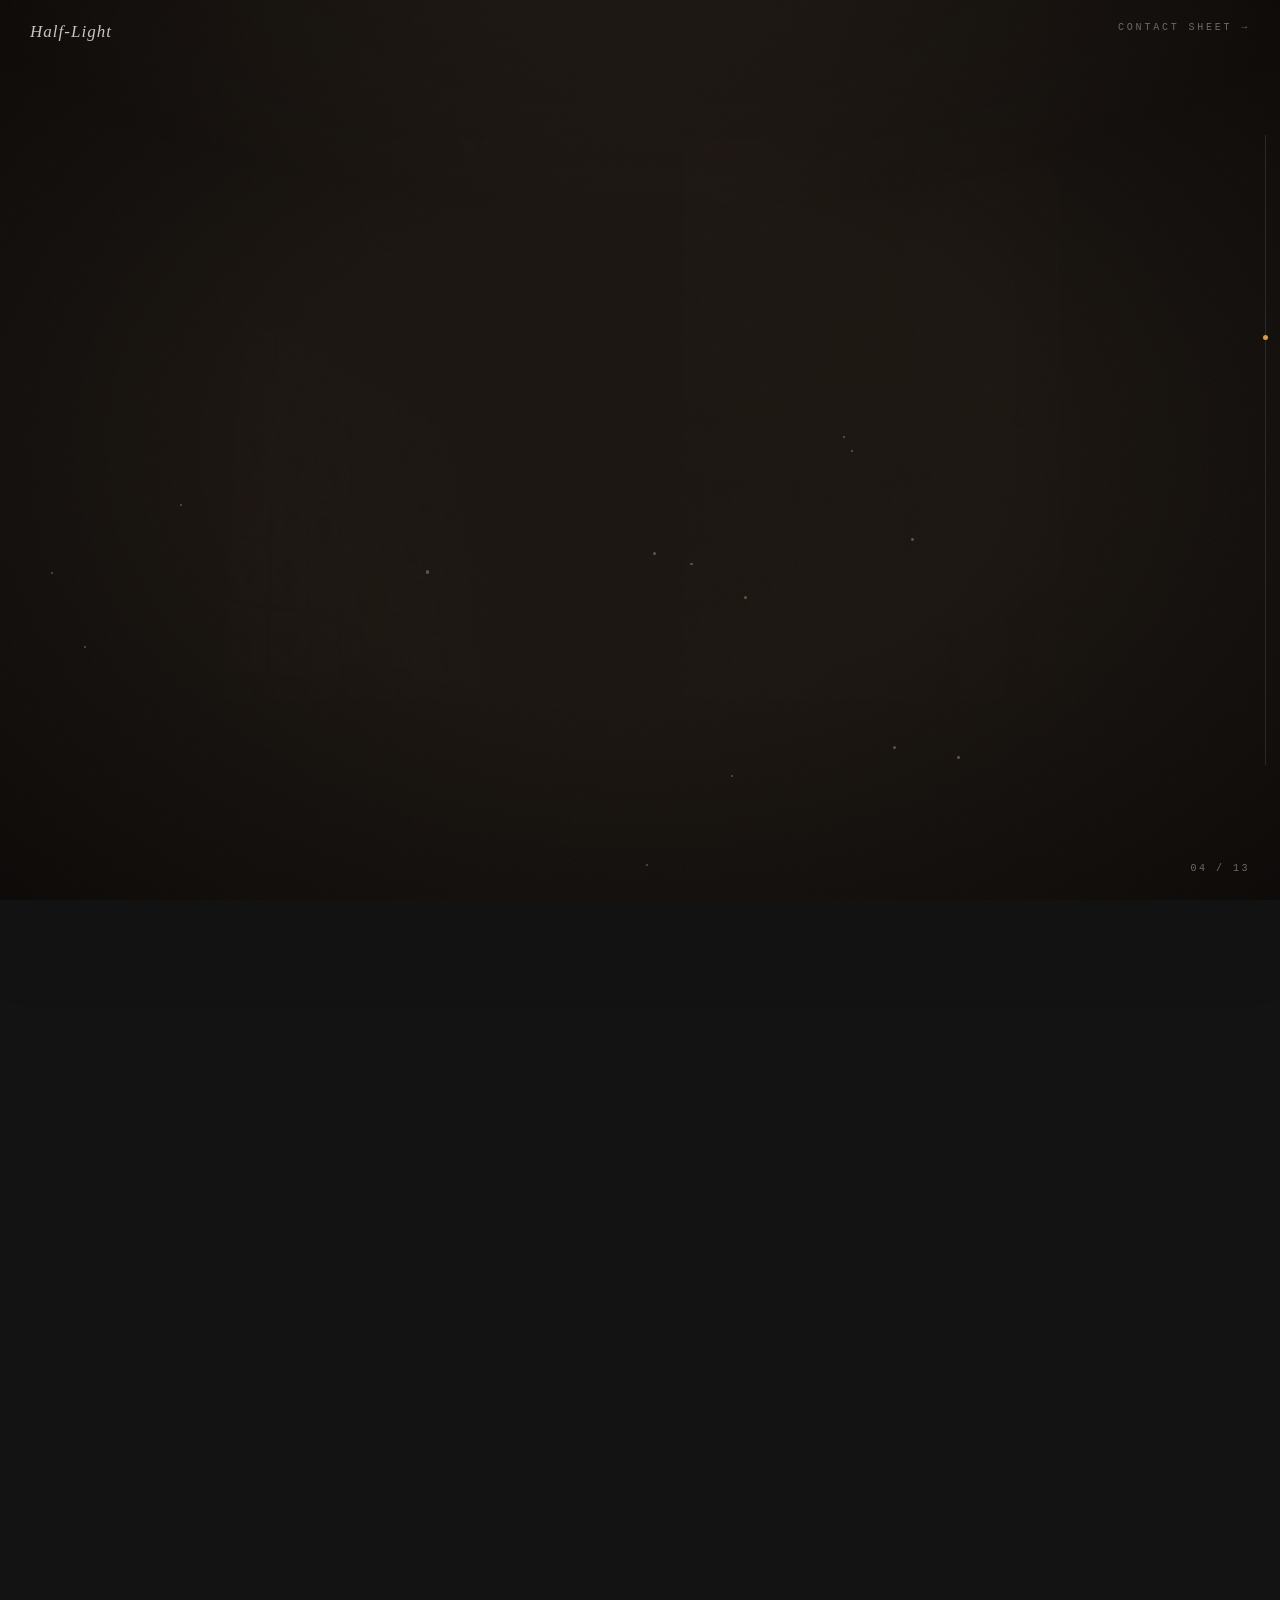
==== site/index.html @ 7ad16de6 "feat: absolute og:image URLs for the live domain Co-Authored-By: Claude Fable 5 <noreply@anthropic.c" ====
<!DOCTYPE html>
<html lang="en">
<head>
<meta charset="utf-8">
<meta name="viewport" content="width=device-width, initial-scale=1">
<title>Half-Light</title>
<meta property="og:title" content="Half-Light">
<meta property="og:description" content="the inner machinations of a photographic mind are an enigma">
<meta property="og:image" content="https://half-light.pages.dev/photos/og.jpg">
<link rel="stylesheet" href="assets/site.css">
<style>
  #bg { position: fixed; inset: 0; background: var(--ground); transition: background-color 1.2s ease; }
  #bg::after { content: ''; position: absolute; inset: 0; background: radial-gradient(ellipse at center, transparent 40%, rgba(0,0,0,.55) 100%); }
  #glowA, #glowB { position: fixed; inset: 0; opacity: 0; transition: opacity 1.2s ease; pointer-events: none; }
  #dust { position: fixed; inset: 0; pointer-events: none; overflow: hidden; }
  #dust span { position: absolute; border-radius: 50%; background: rgba(232,193,138,.55); animation: mote linear infinite; }
  @keyframes mote {
    0%   { transform: translate(0, 0); opacity: 0; }
    12%  { opacity: var(--o); }
    55%  { transform: translate(var(--sway), -18vh); opacity: var(--o); }
    100% { transform: translate(calc(var(--sway) * -0.6), -34vh); opacity: 0; }
  }
  #scrim { position: fixed; inset: 0; background: #000; opacity: 0; pointer-events: none; z-index: 55; }
  nav { position: fixed; top: 0; left: 0; right: 0; z-index: 60; display: flex; justify-content: space-between; padding: 22px 30px; }
  nav .title { font-family: var(--serif); font-style: italic; font-size: 17px; letter-spacing: .06em; }
  nav a { font-family: var(--mono); font-size: 10px; letter-spacing: .28em; color: var(--ink-dim); }
  nav a:hover { color: var(--safelight); }

  .slide { position: fixed; inset: 0; display: flex; align-items: center; justify-content: center; opacity: 0; visibility: hidden; pointer-events: none; }
  .slide .mover { position: relative; display: flex; align-items: center; justify-content: center; width: 100%; height: 100%; will-change: transform; }
  .slide .fill { position: absolute; inset: -80px; background-size: cover; background-position: center; filter: blur(70px) brightness(.34) saturate(1.05); }

  /* every photograph lives in the same negative frame — one consistent presentation */
  .neg { position: relative; background: #0a0a0a; padding: 22px 30px 34px; box-shadow: 0 24px 70px rgba(0,0,0,.65); }
  .neg::before, .neg::after {
    content: ''; position: absolute; top: 8px; bottom: 8px; width: 12px;
    background-image: radial-gradient(circle, var(--ground) 2.6px, transparent 3.2px);
    background-size: 12px 22px; background-repeat: repeat-y;
  }
  .neg::before { left: 9px; }
  .neg::after { right: 9px; }
  .neg .edge { position: absolute; bottom: 11px; left: 30px; right: 30px; display: flex; justify-content: space-between; gap: 10px; font-family: var(--mono); font-size: 9.5px; letter-spacing: .1em; color: #93763f; white-space: nowrap; }
  .ch { display: inline-block; will-change: transform; }

  /* the window: overflow-hidden frame, oversized image inside for inner parallax (Codrops 2019 recipe) */
  .win { position: relative; overflow: hidden; }
  .win img { position: absolute; left: -8%; top: -8%; width: 116%; height: 116%; object-fit: cover; will-change: transform; }
  .solo .win { height: min(66vh, calc(78vw * var(--ir))); aspect-ratio: calc(1 / var(--ir)); }
  .pair { position: relative; display: flex; gap: 2vw; align-items: center; }
  .pair .neg .win { height: min(60vh, calc(34vw * var(--ir))); aspect-ratio: calc(1 / var(--ir)); }
  .txtscene .txt { text-align: center; max-width: 94vw; position: relative; }
  .txtscene h1 { font-size: clamp(34px, 6vw, 58px); font-weight: normal; letter-spacing: .3em; }
  .txtscene .line { font-family: var(--serif); font-style: italic; font-size: clamp(15px, 1.9vw, 24px); letter-spacing: .05em; color: var(--ink); line-height: 1.7; margin-top: 34px; white-space: nowrap; }
  .txtscene .mono { font-size: 10px; }

  #counter { position: fixed; right: 30px; bottom: 26px; z-index: 60; font-family: var(--mono); font-size: 10px; letter-spacing: .25em; color: var(--ink-dim); transition: opacity .6s; }
  #rail { position: fixed; right: 14px; top: 15vh; bottom: 15vh; width: 1px; background: #2a2a2a; z-index: 60; }
  #dot { position: absolute; left: -2px; width: 5px; height: 5px; border-radius: 50%; background: var(--safelight); }
  .hint { position: fixed; bottom: 26px; left: 0; right: 0; text-align: center; z-index: 60; transition: opacity .8s; }
  .hint.gone { opacity: 0; }

  @media (max-width: 700px) {
    nav { padding: 16px 18px; }
    .neg { padding: 12px 18px 24px; }
    .neg::before { left: 5px; } .neg::after { right: 5px; }
    .neg .edge { left: 18px; right: 18px; font-size: 7px; }
    .solo .win { height: min(56vh, calc(88vw * var(--ir))); }
    .pair { gap: 8px; }
    .pair .neg .win { height: min(50vh, calc(38vw * var(--ir))); }
    .txtscene .line { white-space: normal; }
    #rail { right: 8px; } #counter { right: 20px; }
  }
</style>
</head>
<body>
<div id="bg"></div>
<div id="glowA"></div>
<div id="glowB"></div>
<div id="dust"></div>
<nav>
  <div class="title" id="navTitle"></div>
  <a href="contact.html">CONTACT&nbsp;SHEET&nbsp;&rarr;</a>
</nav>
<div id="screen"></div>
<div id="scrim"></div>
<div id="rail"><div id="dot"></div></div>
<div id="counter"></div>
<div class="hint mono" id="hint">SCROLL TO BEGIN THE PROJECTION</div>
<div id="spacer"></div>
<script src="assets/data.d1423a8be5.js"></script>
<script>
(() => {
  const byId = window.PHOTOS;
  const G = '#131313';
  const RM = matchMedia('(prefers-reduced-motion: reduce)').matches;
  const TITLE = window.META.title;                  // pseudonym, single source — a config.json swap propagates everywhere
  document.getElementById('navTitle').textContent = TITLE;

  // ONE transition language for the reel (crossfade through black + continuous micro-zoom + inner parallax),
  // with exactly two clip-mask set pieces: the letterbox open on the hero, the iris on the mirror shot.
  // Scenes come from the composer (window.SCENES), bookended by data-driven intro/outro text cards.
  const SCENES = [
    { type: 'text', tint: G, scatter: true,
      html: `<h1>${TITLE.toUpperCase()}</h1><p class="line">${window.META.intro_line}</p>` },
    ...window.SCENES.map(s => ({ ...s })),
    { type: 'text', tint: G,
      html: '<p class="line">the roll continues</p><div class="mono" style="margin-top:22px">NEW FRAMES ARE DEVELOPED AS THEY ARE TAKEN</div>' },
  ];
  const SEG = 1.15;
  const LERP = 0.1;                                  // Recipe 1: inertia layer, f = 0.08-0.12
  const ease = p => p * p * (3 - 2 * p);             // smoothstep ~ power1.inOut (0.45,0,0.55,1); monotonic — safe to scrub

  let gi = 0;
  const neg = (p, full) => {
    const n = p.frame.replace('No. ', '');
    const edge = full
      ? `<span>${TITLE.toUpperCase()} 400</span><span>${n}A&ensp;&middot;&ensp;${p.date}</span>`
      : `<span>${n}A</span><span>${p.date}</span>`;
    const plx = 32 + (gi++ * 13) % 26;               // Recipe 2: per-image parallax depth 32-58px
    // lazy-loaded: no src yet — data-src is promoted in paint() once the scene nears view; the
    // latent (tiny blurred) placeholder shows as a CSS background under the empty <img> until then.
    return `<div class="neg"><div class="win" style="--ir:${(p.h / p.w).toFixed(4)}"><img data-src="${p.full}" data-plx="${plx}" style="background:url(${p.latent}) center/cover"></div><div class="edge">${edge}</div></div>`;
  };

  const screen = document.getElementById('screen');
  const els = SCENES.map(sc => {
    const s = document.createElement('div');
    const ps = (sc.ids || []).map(id => byId[id]);
    sc.tint = sc.tint || ps[0].tint;
    if (sc.type === 'text') {
      s.className = 'slide txtscene';
      s.innerHTML = `<div class="mover"><div class="txt">${sc.html}</div></div>`;
      if (sc.scatter && !RM) {
        s.querySelectorAll('h1, .line').forEach(node => {
          node.innerHTML = node.innerHTML.split(/(<br>)/i).map(seg =>
            /^<br>$/i.test(seg) ? seg : [...seg].map(c => c === ' ' ? ' ' : `<span class="ch">${c}</span>`).join('')
          ).join('');
        });
        sc.chs = [...s.querySelectorAll('.ch')];
      }
    } else if (sc.type === 'solo') {
      s.className = 'slide solo';
      s.innerHTML = `<div class="fill" style="background-image:url(${ps[0].latent})"></div><div class="mover">${neg(ps[0], true)}</div>`;
    } else if (sc.type === 'diptych') {
      s.className = 'slide diptych';
      s.innerHTML = `<div class="fill" style="background-image:url(${ps[0].latent})"></div><div class="mover"><div class="pair">` +
        ps.map(p => neg(p, false)).join('') + `</div></div>`;
    }
    screen.appendChild(s);
    sc.imgs = [...s.querySelectorAll('.win img')];
    sc.wins = [...s.querySelectorAll('.win')];
    sc.edges = [...s.querySelectorAll('.edge')];
    return s;
  });

  const spacer = document.getElementById('spacer');
  const counter = document.getElementById('counter');
  const dot = document.getElementById('dot');
  const hint = document.getElementById('hint');
  const bg = document.getElementById('bg');
  const scrim = document.getElementById('scrim');
  const clamp = (n, a, b) => Math.min(b, Math.max(a, n));

  const glows = [document.getElementById('glowA'), document.getElementById('glowB')];
  let gActive = 0, gTint = '';
  function setGlow(tint) {
    if (tint === gTint) return;
    gTint = tint;
    const n = parseInt(tint.slice(1), 16), up = c => Math.min(255, Math.round(c * 3.1));
    const col = `rgba(${up(n >> 16 & 255)}, ${up(n >> 8 & 255)}, ${up(n & 255)}, .22)`;
    gActive ^= 1;
    glows[gActive].style.background = `radial-gradient(ellipse 95% 58% at 50% -12%, ${col}, transparent 62%)`;
    glows[gActive].style.opacity = 1;
    glows[gActive ^ 1].style.opacity = 0;
  }

  const dust = document.getElementById('dust');
  for (let k = 0; k < 14; k++) {
    const m = document.createElement('span');
    const size = 1.5 + Math.random() * 2;
    m.style.cssText = `left:${Math.random() * 100}%;top:${40 + Math.random() * 60}%;width:${size}px;height:${size}px;` +
      `--o:${0.12 + Math.random() * 0.22};--sway:${(Math.random() * 44 - 22).toFixed(0)}px;` +
      `animation-duration:${18 + Math.random() * 22}s;animation-delay:${-Math.random() * 30}s;`;
    dust.appendChild(m);
  }

  function layout() { spacer.style.height = (SCENES.length * SEG + 0.7) * innerHeight + 'px'; }

  function paint(t) {
    const vh = innerHeight;
    if (t > 0.15) hint.classList.add('gone'); else hint.classList.remove('gone');
    els.forEach((s, i) => {
      const sc = SCENES[i];
      const d = t - i, ad = Math.abs(d);
      // promote lazy images a couple of scenes ahead of view so they're decoded by the time they're visible
      if (ad < 2.5) sc.imgs.forEach(im => { if (!im.src) im.src = im.dataset.src; });
      if (ad > 1.1) { s.style.visibility = 'hidden'; s.style.opacity = 0; return; }
      s.style.visibility = 'visible';
      // Recipe 4 dip-to-black: photos hand off through the scrim, hardly overlapping
      s.style.opacity = clamp(1 - ad * 2.2, 0, 1);
      const env = ease(clamp(1 - Math.max(0, ad - 0.1) * 1.6, 0, 1));   // eased scene envelope (Recipe 5)
      const mover = s.querySelector('.mover');

      if (sc.type === 'text') {
        if (sc.chs) {
          const p = 1 - env;
          sc.chs.forEach((c, k) => {
            c.style.transform = p < 0.004 ? '' :
              `translate(${Math.sin(k * 12.9898) * 320 * p}px, ${Math.cos(k * 7.77) * 220 * p + p * p * 160}px) rotate(${Math.sin(k * 3.7) * 200 * p}deg)`;
            c.style.opacity = 1 - p * 0.85;
          });
        } else {
          const line = s.querySelector('.line');
          if (line) line.style.opacity = env;
        }
        mover.style.transform = `translateY(${d * -vh * 0.05}px)`;
        return;
      }

      // Recipe 4: continuous micro-zoom, 1.0 <-> 1.06, linear on lerped progress. No rotation, no filters.
      const zoom = 1 + 0.06 * clamp(ad * 1.4, 0, 1);
      mover.style.transform = `translateY(${d * -vh * 0.06}px) scale(${zoom})`;
      // Recipe 2: inner parallax — the photo drifts inside its overflow-hidden window
      sc.imgs.forEach(img => { if (!RM) img.style.transform = `translateY(${d * -img.dataset.plx}px)`; img.style.opacity = 1; });

      // the two clip-mask set pieces (Recipe 3 / Gradogna: position, opacity, clip masks)
      if (sc.mask === 'letterbox') {
        const p = ease(clamp((0.5 - ad) / 0.35, 0, 1));
        sc.wins[0].style.clipPath = `inset(${45 * (1 - p)}% 0 ${45 * (1 - p)}% 0)`;
      } else if (sc.mask === 'iris') {
        const p = ease(clamp((0.55 - ad) / 0.4, 0, 1));
        sc.wins[0].style.clipPath = `circle(${18 + 82 * p}% at 50% 50%)`;
      }
      // Recipe 7: the edge print lands a beat after the image
      const ep = ease(clamp((0.32 - ad) / 0.22, 0, 1));
      sc.edges.forEach(e => e.style.opacity = ep);
    });

    // the scrim breathes up between scenes and clears on them (peak 0.45 at each handoff)
    const frac = t - Math.floor(t);
    scrim.style.opacity = (t > 0.3 && t < SCENES.length - 1.3)
      ? clamp(0.45 * (1 - Math.abs(frac - 0.5) / 0.16), 0, 0.45) : 0;

    const r = clamp(Math.round(t), 0, SCENES.length - 1);
    bg.style.backgroundColor = SCENES[r].tint;
    setGlow(SCENES[r].tint);
    const total = window.SCENES.length;              // photo-scene count only (excludes the intro/outro cards)
    counter.textContent = String(clamp(r, 1, total)).padStart(2, '0') + ' / ' + String(total).padStart(2, '0');
    counter.style.opacity = (t > 0.6 && t < SCENES.length - 1.4) ? 1 : 0;
    dot.style.top = clamp(t / (SCENES.length - 1), 0, 1) * 100 + '%';
  }

  // Recipe 1: scroll sets the target; the rendered value chases it through a lerp each frame
  let tTarget = 0, tSmooth = 0, last = 0;
  const readScroll = () => { tTarget = scrollY / (innerHeight * SEG); };
  addEventListener('scroll', readScroll, { passive: true });
  addEventListener('resize', () => { layout(); readScroll(); });
  window.__render = t => { if (typeof t === 'number') { tTarget = tSmooth = t; } paint(tSmooth); };   // deterministic probe (rAF pauses in hidden panes)
  (function tick(now) {
    const dt = Math.min(3, (now - last) / 16.7 || 1); last = now;
    if (RM) { tSmooth = tTarget; } else { tSmooth += (tTarget - tSmooth) * (1 - Math.pow(1 - LERP, dt)); }
    paint(tSmooth);
    requestAnimationFrame(tick);
  })(0);
  layout(); readScroll(); paint(0);
})();
</script>
</body>
</html>
---- site/assets/site.css ----
/* shared design language for all three concept mockups */
* { margin: 0; padding: 0; box-sizing: border-box; }
:root {
  --ground: #131313;
  --ground-soft: #1a1a1a;
  --ink: #c9c4bc;
  --ink-dim: #6e6a63;
  --safelight: #d99a4e;
  --serif: Georgia, 'Times New Roman', serif;
  --mono: Consolas, 'Courier New', monospace;
}
html { background: var(--ground); }
body { background: var(--ground); color: var(--ink); font-family: var(--serif); min-height: 100vh; }
body::after { /* film grain on the ground, never on the photos */
  content: ''; position: fixed; inset: 0; pointer-events: none; z-index: 50; opacity: .045;
  background-image: url("data:image/svg+xml,%3Csvg xmlns='http://www.w3.org/2000/svg' width='160' height='160'%3E%3Cfilter id='n'%3E%3CfeTurbulence type='fractalNoise' baseFrequency='0.85' numOctaves='2'/%3E%3CfeColorMatrix type='saturate' values='0'/%3E%3C/filter%3E%3Crect width='100%25' height='100%25' filter='url(%23n)'/%3E%3C/svg%3E");
}
a { color: var(--ink); text-decoration: none; }
.mono { font-family: var(--mono); font-size: 11px; letter-spacing: .12em; color: var(--ink-dim); }
.lightbox {
  position: fixed; inset: 0; z-index: 100; background: rgba(10,10,10,.97);
  display: none; flex-direction: column; align-items: center; justify-content: center; cursor: zoom-out;
}
.lightbox.open { display: flex; }
.lightbox img { max-width: 92vw; max-height: 84vh; display: block; }
.lightbox .meta { margin-top: 18px; font-family: var(--mono); font-size: 11px; letter-spacing: .18em; color: var(--ink-dim); }
.lightbox .meta b { color: var(--safelight); font-weight: normal; }
/* addition beyond the round-8 mockup: mockup had no caption field. Optional per-photo
   caption line (from overrides.json) rendered under the technical meta line when present. */
.lightbox .meta .caption { display: block; margin-top: 6px; font-family: var(--serif); font-style: italic; font-size: 13px; letter-spacing: .02em; color: var(--ink); }

/* ---- Contact Sheet page (Task 9) ---- */
header { display: flex; justify-content: space-between; padding: 26px 34px; }
header .title { font-family: var(--mono); font-size: 12px; letter-spacing: .3em; color: var(--ink); }
.roll { padding: 10px 34px 40px; }
.roll h2 { font-family: var(--mono); font-size: 11px; letter-spacing: .25em; color: var(--ink-dim);
           font-weight: normal; border-bottom: 1px solid #262626; padding-bottom: 8px; margin-bottom: 2px; }
.strip { display: grid; grid-template-columns: repeat(auto-fill, minmax(200px, 1fr)); gap: 2px; background: #0b0b0b; padding: 14px 2px; }
.frame { padding: 6px 4px; cursor: pointer; position: relative; transition: z-index 0s .18s, opacity .45s ease; }
.frame:hover, .frame:focus-visible { z-index: 5; transition: z-index 0s; animation: drift 4.6s ease-in-out .3s infinite; outline: none; }
@keyframes drift {                                  /* organic wander, not a metronome bob */
  0%, 100% { transform: translate(0, 0); }
  23% { transform: translate(4px, -8px); }
  47% { transform: translate(-5px, -3px); }
  72% { transform: translate(3px, -10px); }
}
@keyframes glowpulse {   /* the 1px ring rides the image edge exactly — box-shadow scales with the element */
  0%, 100% { box-shadow: 0 0 0 1px rgba(217,154,78,.85), 0 22px 65px rgba(0,0,0,.8), 0 0 26px rgba(217,154,78,.25); filter: brightness(1.04); }
  50% { box-shadow: 0 0 0 1px rgba(217,154,78,1), 0 26px 75px rgba(0,0,0,.85), 0 0 52px rgba(217,154,78,.55); filter: brightness(1.12); }
}
.frame .edge { font-family: var(--mono); font-size: 9.5px; letter-spacing: .1em; color: #6e6355; margin: 0 0 4px 2px; }
.frame img { width: 100%; display: block; aspect-ratio: 3/2; object-fit: cover; filter: brightness(.96); transition: filter .25s, transform .3s cubic-bezier(.2,.9,.3,1.15), box-shadow .3s; }
.frame .date { font-family: var(--mono); font-size: 9px; letter-spacing: .2em; color: #45423c; margin: 5px 0 0 2px; }
.frame:hover img, .frame:focus-visible img { transform: scale(1.38); animation: glowpulse 2.4s ease-in-out .25s infinite; }
/* the safelight spotlights the hovered print; the rest of the sheet falls back into the dark */
.strip:hover .frame:not(:hover) { opacity: .32; }
.frame:hover .edge, .frame:focus-visible .edge { color: var(--safelight); }
header a { font-family: var(--mono); font-size: 10px; letter-spacing: .28em; color: var(--ink-dim); }
header a:hover { color: var(--safelight); }
@media (max-width: 700px) {
  header { padding: 18px 16px; flex-wrap: wrap; gap: 8px; }
  .roll { padding: 8px 14px 28px; }
  .strip { grid-template-columns: repeat(auto-fill, minmax(140px, 1fr)); }
}
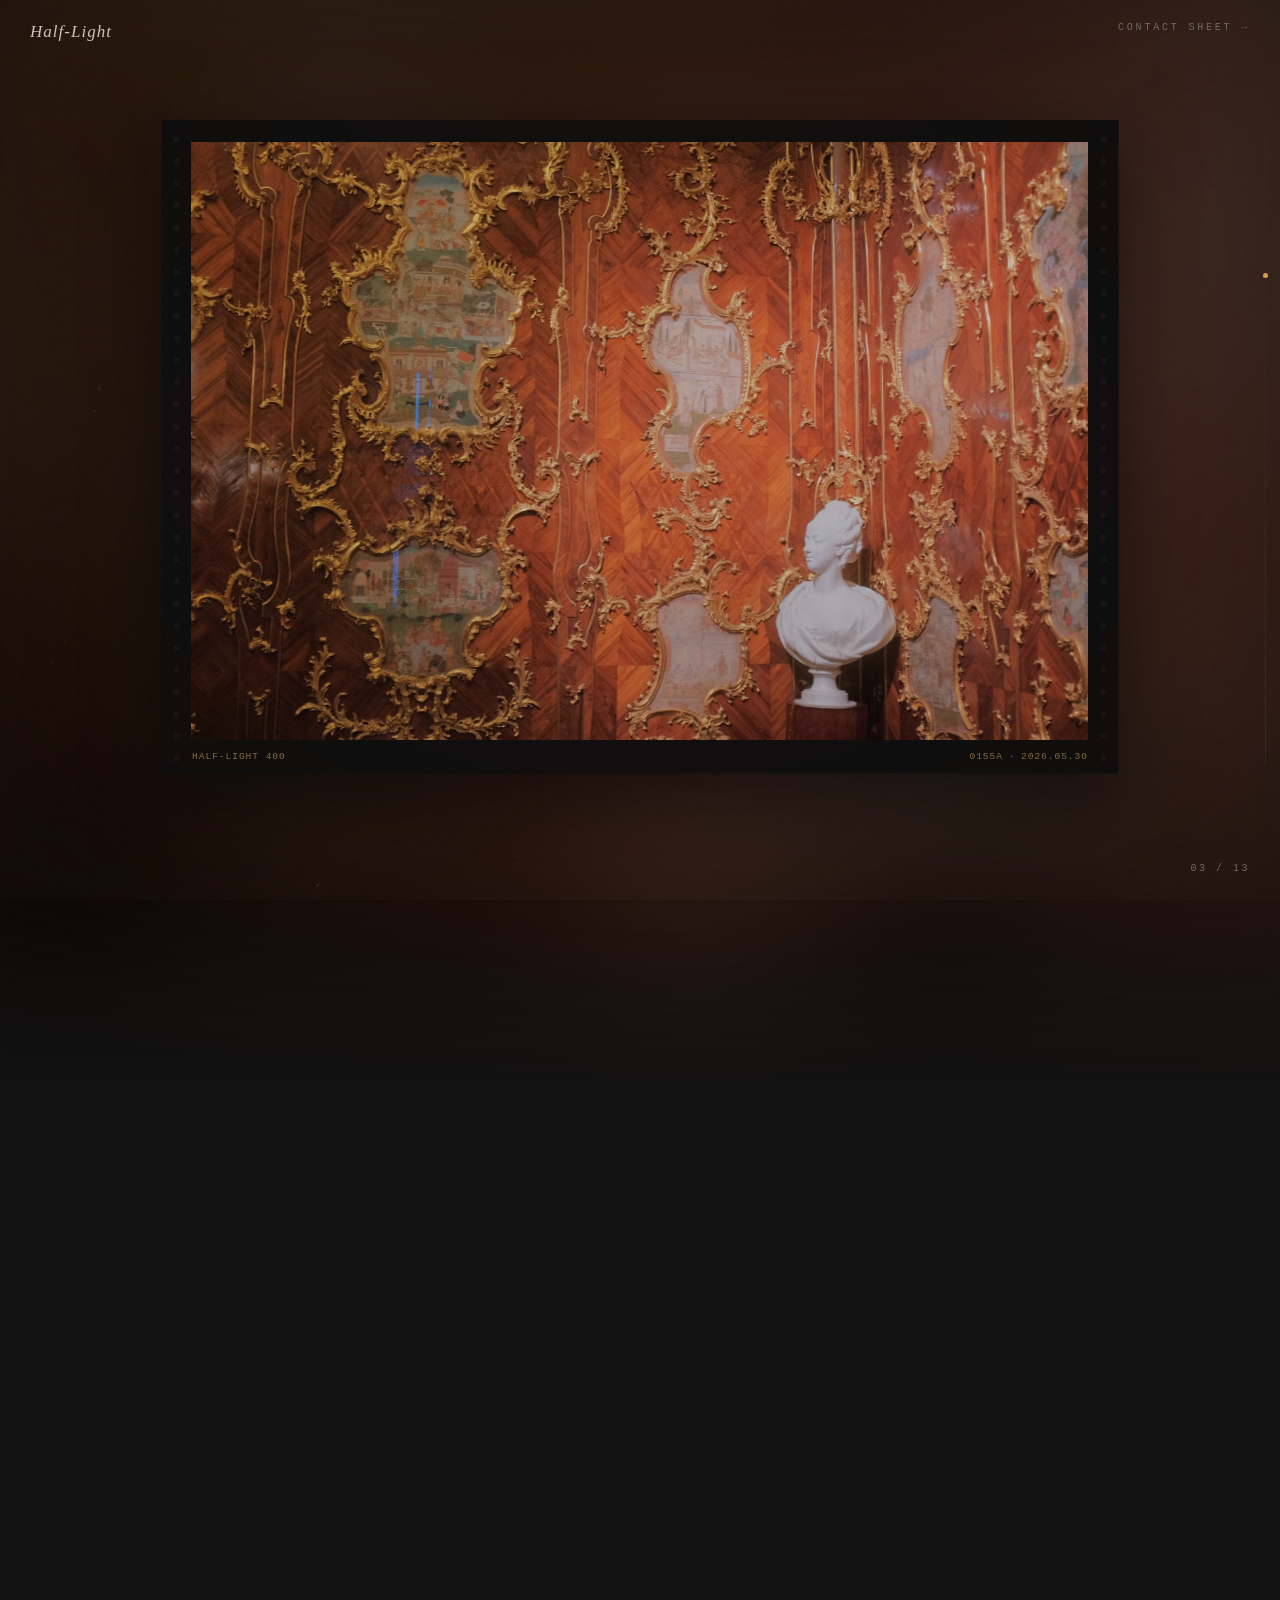
==== commit 50461dbe: "sync: new photos" ====
--- a/site/index.html
+++ b/site/index.html
@@ -87,7 +87,7 @@
 <div id="counter"></div>
 <div class="hint mono" id="hint">SCROLL TO BEGIN THE PROJECTION</div>
 <div id="spacer"></div>
-<script src="assets/data.d1423a8be5.js"></script>
+<script src="assets/data.dd8d170819.js"></script>
 <script>
 (() => {
   const byId = window.PHOTOS;
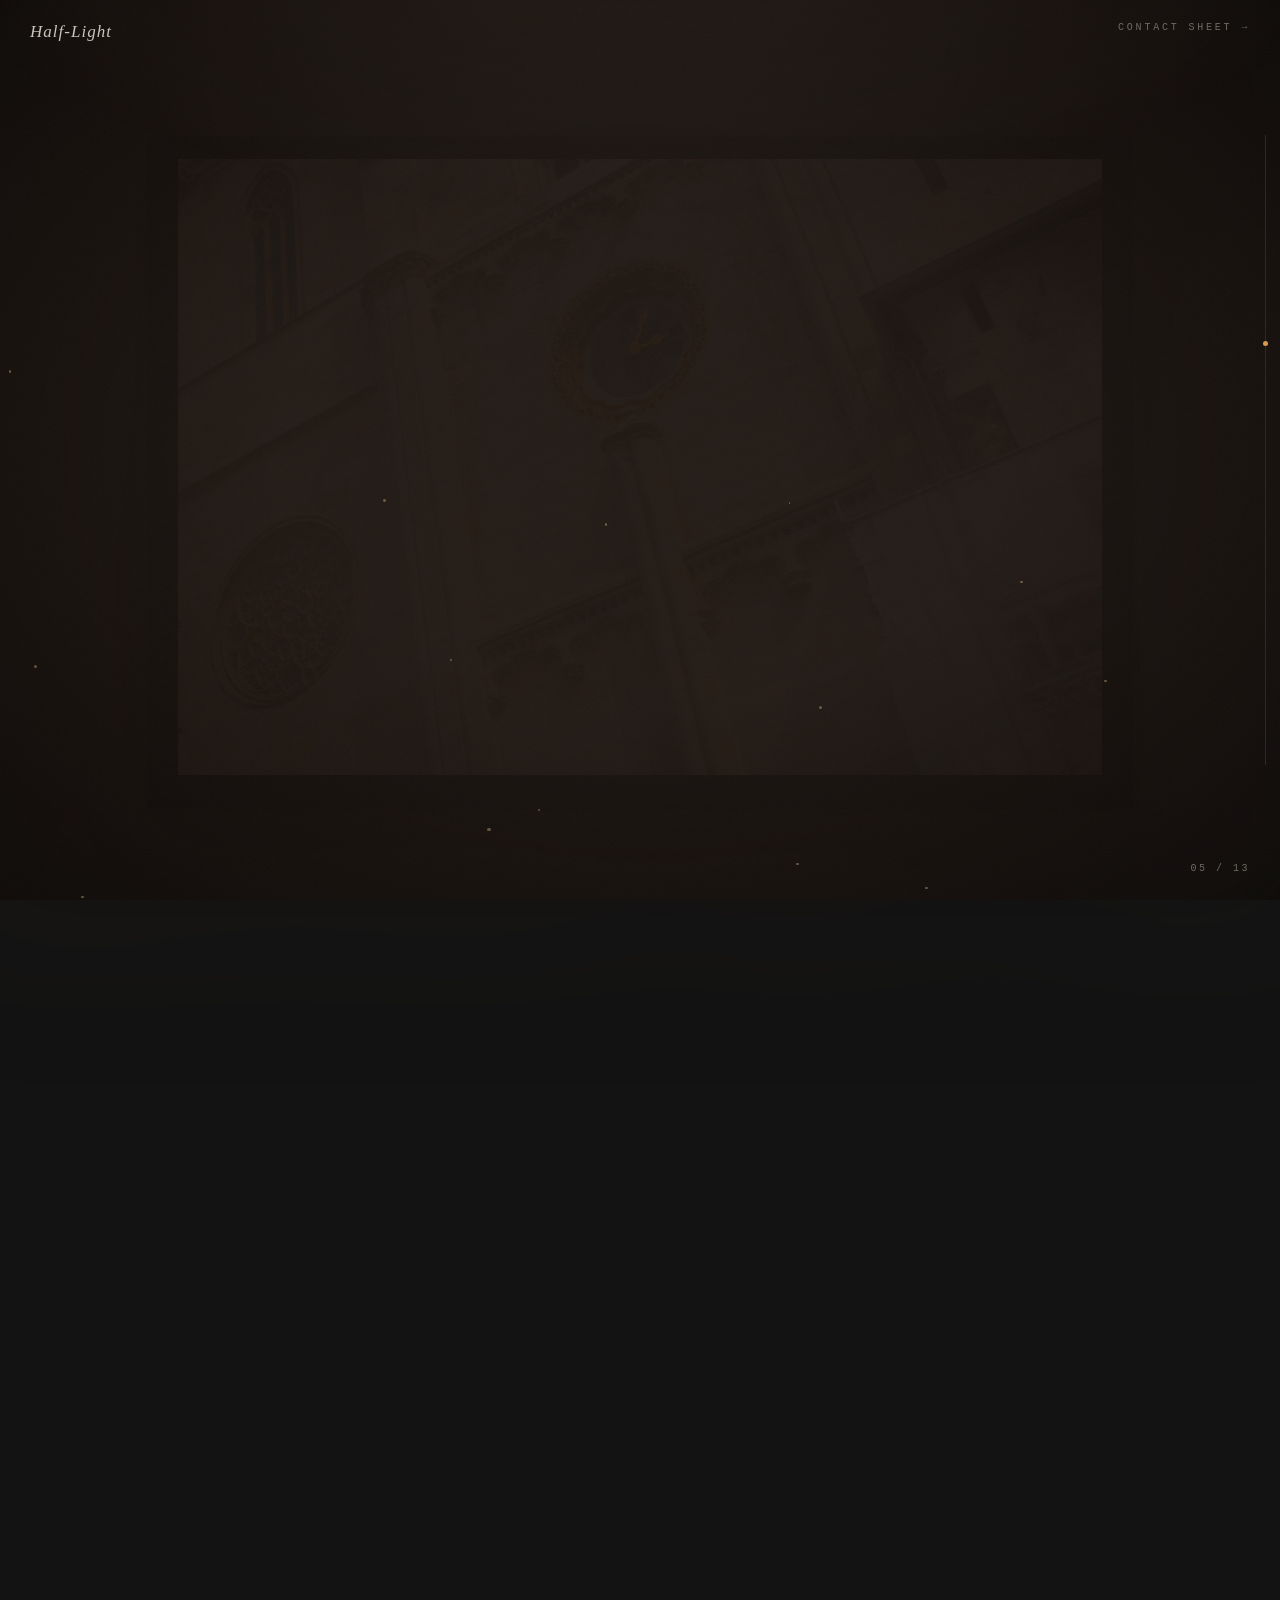
==== commit 5c5f1c4c: "chore: remove auto-update verification photo Co-Authored-By: Claude Fable 5 <noreply@anthropic.com>" ====
--- a/site/index.html
+++ b/site/index.html
@@ -87,7 +87,7 @@
 <div id="counter"></div>
 <div class="hint mono" id="hint">SCROLL TO BEGIN THE PROJECTION</div>
 <div id="spacer"></div>
-<script src="assets/data.dd8d170819.js"></script>
+<script src="assets/data.d1423a8be5.js"></script>
 <script>
 (() => {
   const byId = window.PHOTOS;
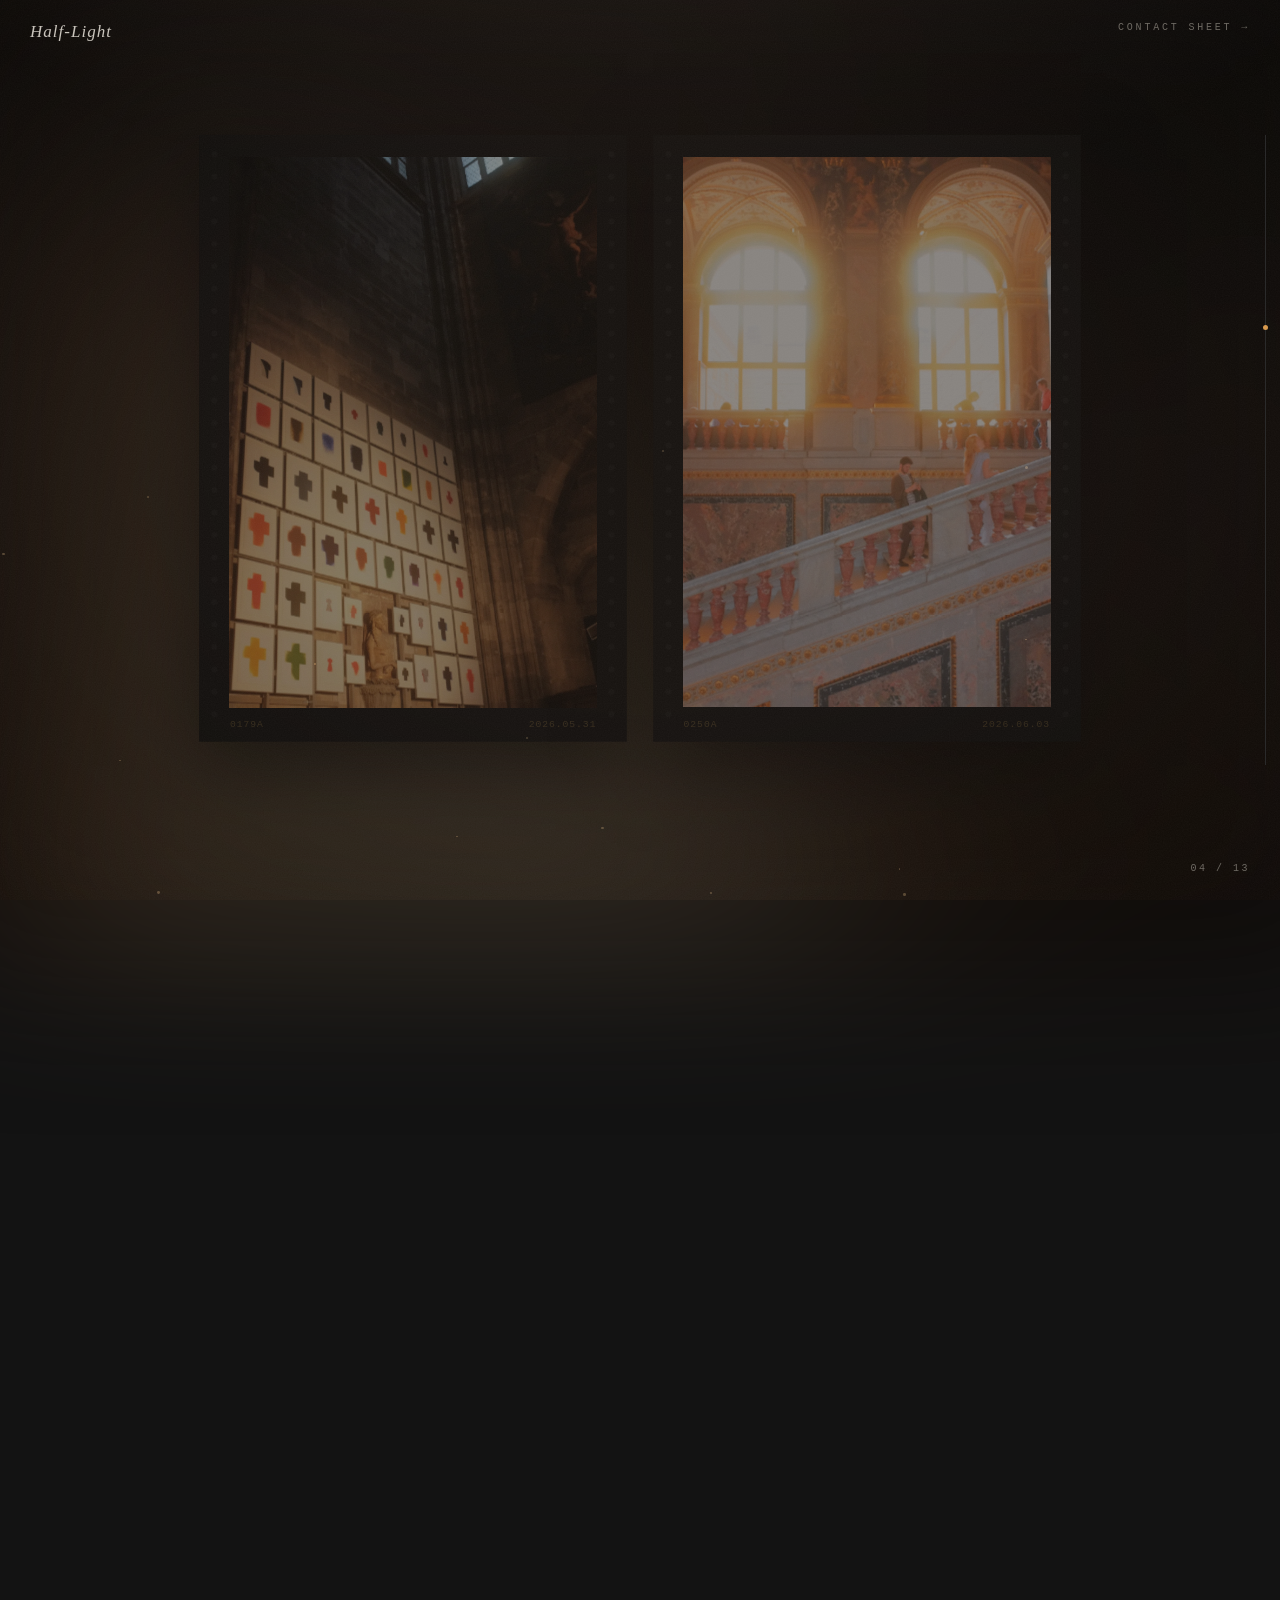
==== commit 09357ae9: "build: regenerate data with DARK-FIRST sheet order Co-Authored-By: Claude Fable 5 <noreply@anthropic" ====
--- a/site/index.html
+++ b/site/index.html
@@ -87,7 +87,7 @@
 <div id="counter"></div>
 <div class="hint mono" id="hint">SCROLL TO BEGIN THE PROJECTION</div>
 <div id="spacer"></div>
-<script src="assets/data.d1423a8be5.js"></script>
+<script src="assets/data.470f4a8519.js"></script>
 <script>
 (() => {
   const byId = window.PHOTOS;
--- a/site/assets/site.css
+++ b/site/assets/site.css
@@ -8,6 +8,7 @@
   --safelight: #d99a4e;
   --serif: Georgia, 'Times New Roman', serif;
   --mono: Consolas, 'Courier New', monospace;
+  --radius: 14px;
 }
 html { background: var(--ground); }
 body { background: var(--ground); color: var(--ink); font-family: var(--serif); min-height: 100vh; }
@@ -22,7 +23,7 @@
   display: none; flex-direction: column; align-items: center; justify-content: center; cursor: zoom-out;
 }
 .lightbox.open { display: flex; }
-.lightbox img { max-width: 92vw; max-height: 84vh; display: block; }
+.lightbox img { max-width: 92vw; max-height: 84vh; display: block; border-radius: var(--radius); }
 .lightbox .meta { margin-top: 18px; font-family: var(--mono); font-size: 11px; letter-spacing: .18em; color: var(--ink-dim); }
 .lightbox .meta b { color: var(--safelight); font-weight: normal; }
 /* addition beyond the round-8 mockup: mockup had no caption field. Optional per-photo
@@ -35,8 +36,9 @@
 .roll { padding: 10px 34px 40px; }
 .roll h2 { font-family: var(--mono); font-size: 11px; letter-spacing: .25em; color: var(--ink-dim);
            font-weight: normal; border-bottom: 1px solid #262626; padding-bottom: 8px; margin-bottom: 2px; }
-.strip { display: grid; grid-template-columns: repeat(auto-fill, minmax(200px, 1fr)); gap: 2px; background: #0b0b0b; padding: 14px 2px; }
-.frame { padding: 6px 4px; cursor: pointer; position: relative; transition: z-index 0s .18s, opacity .45s ease; }
+.strip { display: flex; gap: 14px; align-items: flex-start; padding: 14px 0; }
+.strip .col { flex: 1; display: flex; flex-direction: column; gap: 14px; min-width: 0; }
+.frame { cursor: pointer; position: relative; transition: z-index 0s .18s, opacity .45s ease; }
 .frame:hover, .frame:focus-visible { z-index: 5; transition: z-index 0s; animation: drift 4.6s ease-in-out .3s infinite; outline: none; }
 @keyframes drift {                                  /* organic wander, not a metronome bob */
   0%, 100% { transform: translate(0, 0); }
@@ -49,9 +51,9 @@
   50% { box-shadow: 0 0 0 1px rgba(217,154,78,1), 0 26px 75px rgba(0,0,0,.85), 0 0 52px rgba(217,154,78,.55); filter: brightness(1.12); }
 }
 .frame .edge { font-family: var(--mono); font-size: 9.5px; letter-spacing: .1em; color: #6e6355; margin: 0 0 4px 2px; }
-.frame img { width: 100%; display: block; aspect-ratio: 3/2; object-fit: cover; filter: brightness(.96); transition: filter .25s, transform .3s cubic-bezier(.2,.9,.3,1.15), box-shadow .3s; }
+.frame img { width: 100%; height: auto; display: block; border-radius: var(--radius); filter: brightness(.96); transition: filter .25s, transform .3s cubic-bezier(.2,.9,.3,1.15), box-shadow .3s; }
 .frame .date { font-family: var(--mono); font-size: 9px; letter-spacing: .2em; color: #45423c; margin: 5px 0 0 2px; }
-.frame:hover img, .frame:focus-visible img { transform: scale(1.38); animation: glowpulse 2.4s ease-in-out .25s infinite; }
+.frame:hover img, .frame:focus-visible img { transform: scale(1.12); animation: glowpulse 2.4s ease-in-out .25s infinite; }
 /* the safelight spotlights the hovered print; the rest of the sheet falls back into the dark */
 .strip:hover .frame:not(:hover) { opacity: .32; }
 .frame:hover .edge, .frame:focus-visible .edge { color: var(--safelight); }
@@ -60,5 +62,4 @@
 @media (max-width: 700px) {
   header { padding: 18px 16px; flex-wrap: wrap; gap: 8px; }
   .roll { padding: 8px 14px 28px; }
-  .strip { grid-template-columns: repeat(auto-fill, minmax(140px, 1fr)); }
 }
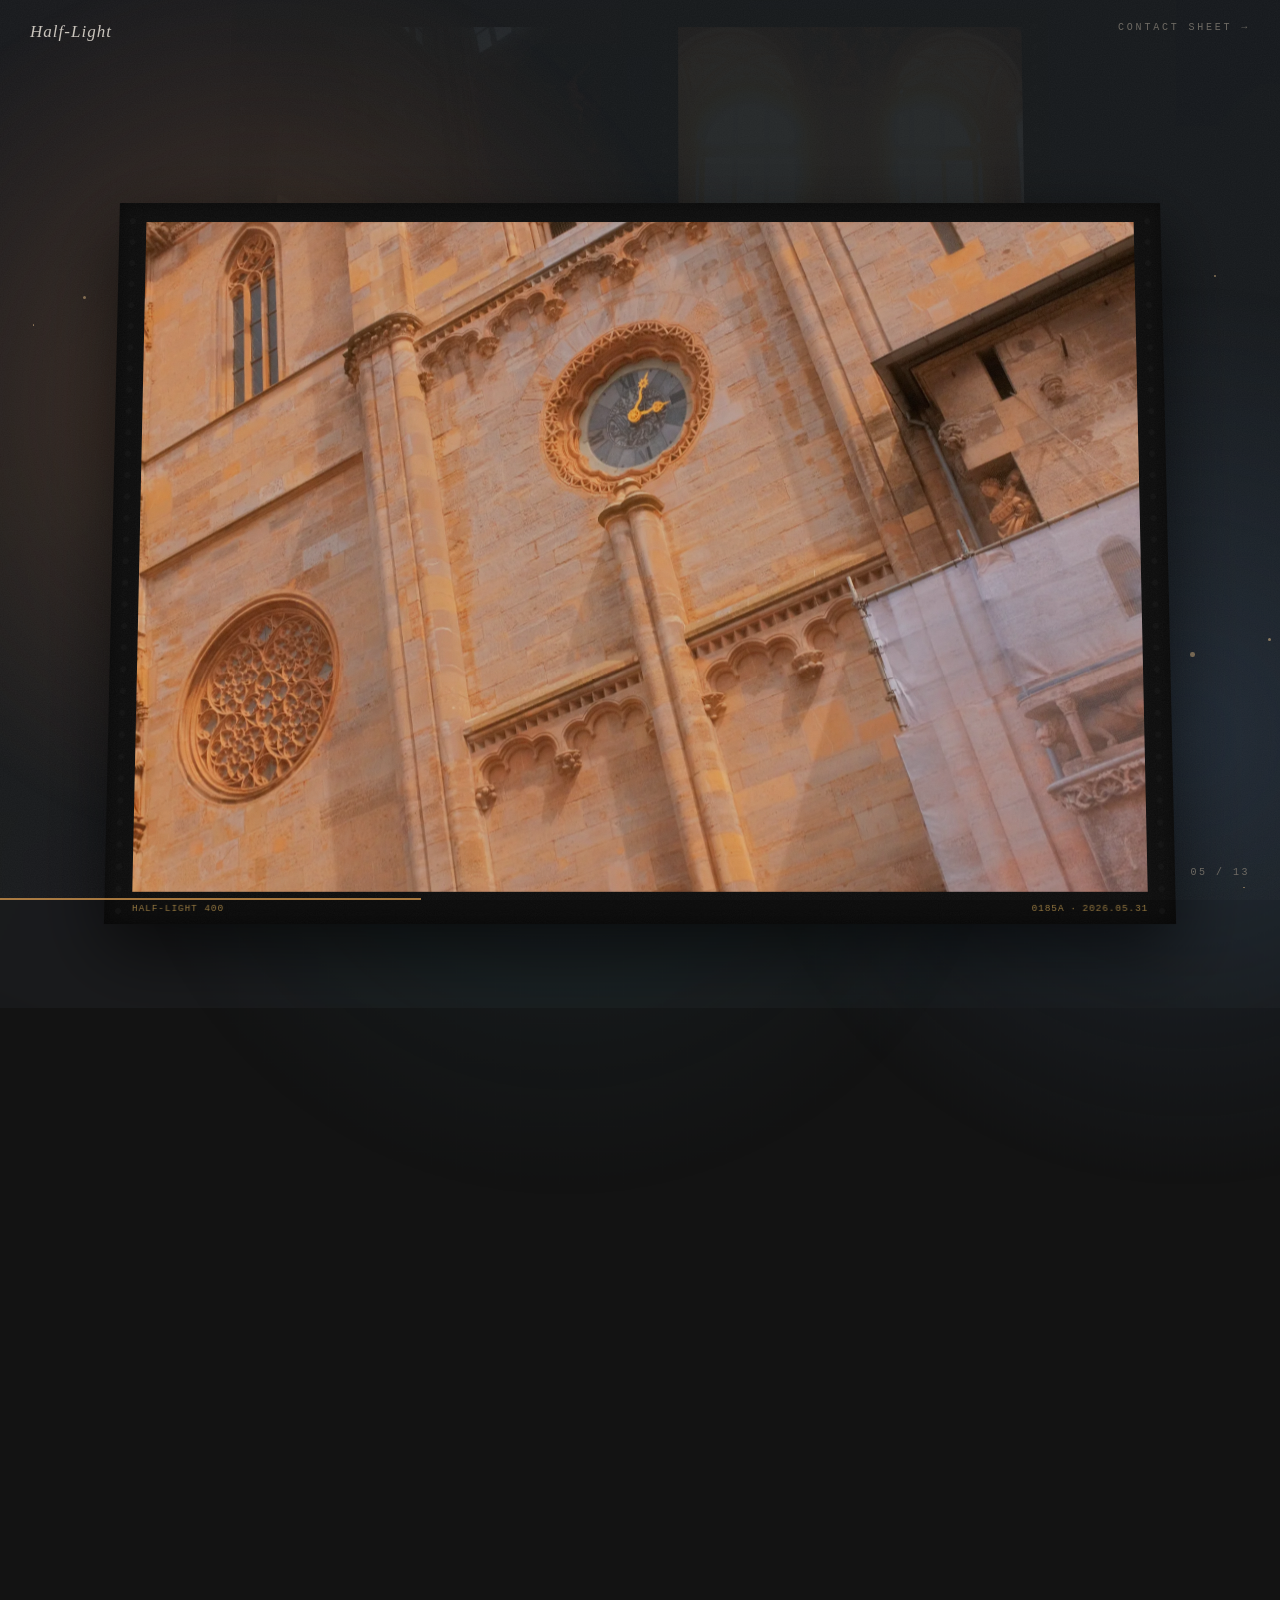
==== commit 28cf4998: "feat: projection room rebuild — scrubbed reel, lit room, margin quotes The reel no longer dips to bl" ====
--- a/site/index.html
+++ b/site/index.html
@@ -9,256 +9,468 @@
 <meta property="og:image" content="https://half-light.pages.dev/photos/og.jpg">
 <link rel="stylesheet" href="assets/site.css">
 <style>
-  #bg { position: fixed; inset: 0; background: var(--ground); transition: background-color 1.2s ease; }
-  #bg::after { content: ''; position: absolute; inset: 0; background: radial-gradient(ellipse at center, transparent 40%, rgba(0,0,0,.55) 100%); }
-  #glowA, #glowB { position: fixed; inset: 0; opacity: 0; transition: opacity 1.2s ease; pointer-events: none; }
+  /* ================= the lit room =================
+     Every layer here is derived from the photograph currently in the gate: its own colours,
+     its own light level. Nothing animates but transform and opacity. */
+  #base { position: fixed; inset: 0; background: var(--ground); }
+  #envhost { position: fixed; inset: -10vh -6vw; will-change: transform; }
+  .env { position: absolute; inset: 0; opacity: 0; }
+  .env.in  { animation: envIn 1.3s cubic-bezier(.16,.55,.24,1) both; }
+  .env.out { animation: envOut 1.15s ease forwards; }
+  @keyframes envIn  { from { opacity: 0; transform: translateY(calc(5vh * var(--dir, 1))); } to { opacity: 1; transform: translateY(0); } }
+  @keyframes envOut { from { opacity: 1; transform: translateY(0); } to { opacity: 0; transform: translateY(calc(-4vh * var(--dir, 1))); } }
+
+  /* the echo: the print's own colour field, dimmed and saturated so a bright frame tints the
+     room instead of washing it grey */
+  .echowrap { position: absolute; inset: 0;
+    -webkit-mask-image: radial-gradient(140% 115% at 50% 45%, #000 55%, transparent 92%);
+    mask-image: radial-gradient(140% 115% at 50% 45%, #000 55%, transparent 92%); }
+  .echowrap .echo { position: absolute; inset: -35%; background-size: cover; background-position: center;
+    animation: echospin 95s linear infinite; }
+  @keyframes echospin { from { transform: scale(1.7) rotate(0deg); } to { transform: scale(1.7) rotate(360deg); } }
+
+  /* the blobs: three colours sampled from the photograph, drifting forever. The wrapper glides to
+     each photo's own arrangement; the plates crossfade. Positions never jump. */
+  .aurw { position: absolute; width: 78vmax; height: 78vmax; transition: transform 1.8s ease; will-change: transform; }
+  .aurw.w1 { left: -16%; top: 0%; }
+  .aurw.w2 { right: -18%; top: 18%; }
+  .aurw.w3 { left: 12%; bottom: -26%; }
+  .aur { position: absolute; inset: 0; border-radius: 50%; will-change: transform; }
+  .aur .g { position: absolute; inset: 0; border-radius: 50%; opacity: 0; transition: opacity 1.6s ease; }
+  .aur .g.on { opacity: 1; }
+  .aurw.w1 .aur { animation: aurA 38s ease-in-out infinite alternate; }
+  .aurw.w2 .aur { animation: aurB 47s ease-in-out infinite alternate; }
+  .aurw.w3 .aur { animation: aurC 55s ease-in-out infinite alternate; }
+  @keyframes aurA { from { transform: translate(0,0) scale(1); } to { transform: translate(16%, 12%) scale(1.3); } }
+  @keyframes aurB { from { transform: translate(0,0) scale(1.25); } to { transform: translate(-14%, -9%) scale(.95); } }
+  @keyframes aurC { from { transform: translate(0,0) scale(1); } to { transform: translate(12%, -14%) scale(1.35); } }
+
   #dust { position: fixed; inset: 0; pointer-events: none; overflow: hidden; }
   #dust span { position: absolute; border-radius: 50%; background: rgba(232,193,138,.55); animation: mote linear infinite; }
   @keyframes mote {
     0%   { transform: translate(0, 0); opacity: 0; }
-    12%  { opacity: var(--o); }
-    55%  { transform: translate(var(--sway), -18vh); opacity: var(--o); }
-    100% { transform: translate(calc(var(--sway) * -0.6), -34vh); opacity: 0; }
-  }
-  #scrim { position: fixed; inset: 0; background: #000; opacity: 0; pointer-events: none; z-index: 55; }
+    10%  { opacity: var(--o); }
+    45%  { transform: translate(var(--sway), -22vh); opacity: var(--o); }
+    75%  { transform: translate(calc(var(--sway) * -0.7), -38vh); opacity: calc(var(--o) * .7); }
+    100% { transform: translate(calc(var(--sway) * 0.4), -52vh); opacity: 0; }
+  }
+  #vign { position: fixed; inset: 0; pointer-events: none; z-index: 49;
+    background: radial-gradient(ellipse 120% 105% at 50% 46%, transparent 66%, rgba(10,10,10,.46) 100%); }
+
   nav { position: fixed; top: 0; left: 0; right: 0; z-index: 60; display: flex; justify-content: space-between; padding: 22px 30px; }
   nav .title { font-family: var(--serif); font-style: italic; font-size: 17px; letter-spacing: .06em; }
   nav a { font-family: var(--mono); font-size: 10px; letter-spacing: .28em; color: var(--ink-dim); }
   nav a:hover { color: var(--safelight); }
 
-  .slide { position: fixed; inset: 0; display: flex; align-items: center; justify-content: center; opacity: 0; visibility: hidden; pointer-events: none; }
-  .slide .mover { position: relative; display: flex; align-items: center; justify-content: center; width: 100%; height: 100%; will-change: transform; }
-  .slide .fill { position: absolute; inset: -80px; background-size: cover; background-position: center; filter: blur(70px) brightness(.34) saturate(1.05); }
-
-  /* every photograph lives in the same negative frame — one consistent presentation */
-  .neg { position: relative; background: #0a0a0a; padding: 22px 30px 34px; box-shadow: 0 24px 70px rgba(0,0,0,.65); }
-  .neg::before, .neg::after {
-    content: ''; position: absolute; top: 8px; bottom: 8px; width: 12px;
+  /* ================= scenes =================
+     Scroll drives a continuous playhead; prints ride over one another as it moves. The incoming
+     print is opaque before it crosses the outgoing one — they never blend into a double exposure. */
+  .scene { position: fixed; inset: 0; display: flex; align-items: center; justify-content: center;
+    opacity: 0; visibility: hidden; perspective: 1100px; }
+  .scene .mover { display: flex; align-items: center; justify-content: center; gap: 4vw;
+    will-change: transform; transform-style: preserve-3d; }
+
+  /* the film rebate: emulsion tooth, sprockets, edge print */
+  .neg { position: relative; background-color: #0a0a0a; padding: 20px 28px 32px;
+    background-image: url("data:image/svg+xml,%3Csvg xmlns='http://www.w3.org/2000/svg' width='120' height='120'%3E%3Cfilter id='n'%3E%3CfeTurbulence type='fractalNoise' baseFrequency='0.9' numOctaves='2'/%3E%3CfeColorMatrix type='saturate' values='0'/%3E%3C/filter%3E%3Crect width='100%25' height='100%25' filter='url(%23n)' opacity='0.045'/%3E%3C/svg%3E");
+    box-shadow: 0 24px 70px rgba(0,0,0,.65), inset 0 0 20px rgba(0,0,0,.5); }
+  .neg::before, .neg::after { content: ''; position: absolute; top: 8px; bottom: 8px; width: 12px;
     background-image: radial-gradient(circle, var(--ground) 2.6px, transparent 3.2px);
-    background-size: 12px 22px; background-repeat: repeat-y;
-  }
-  .neg::before { left: 9px; }
-  .neg::after { right: 9px; }
-  .neg .edge { position: absolute; bottom: 11px; left: 30px; right: 30px; display: flex; justify-content: space-between; gap: 10px; font-family: var(--mono); font-size: 9.5px; letter-spacing: .1em; color: #93763f; white-space: nowrap; }
-  .ch { display: inline-block; will-change: transform; }
-
-  /* the window: overflow-hidden frame, oversized image inside for inner parallax (Codrops 2019 recipe) */
-  .win { position: relative; overflow: hidden; }
-  .win img { position: absolute; left: -8%; top: -8%; width: 116%; height: 116%; object-fit: cover; will-change: transform; }
-  .solo .win { height: min(66vh, calc(78vw * var(--ir))); aspect-ratio: calc(1 / var(--ir)); }
-  .pair { position: relative; display: flex; gap: 2vw; align-items: center; }
-  .pair .neg .win { height: min(60vh, calc(34vw * var(--ir))); aspect-ratio: calc(1 / var(--ir)); }
-  .txtscene .txt { text-align: center; max-width: 94vw; position: relative; }
-  .txtscene h1 { font-size: clamp(34px, 6vw, 58px); font-weight: normal; letter-spacing: .3em; }
-  .txtscene .line { font-family: var(--serif); font-style: italic; font-size: clamp(15px, 1.9vw, 24px); letter-spacing: .05em; color: var(--ink); line-height: 1.7; margin-top: 34px; white-space: nowrap; }
-  .txtscene .mono { font-size: 10px; }
-
-  #counter { position: fixed; right: 30px; bottom: 26px; z-index: 60; font-family: var(--mono); font-size: 10px; letter-spacing: .25em; color: var(--ink-dim); transition: opacity .6s; }
-  #rail { position: fixed; right: 14px; top: 15vh; bottom: 15vh; width: 1px; background: #2a2a2a; z-index: 60; }
-  #dot { position: absolute; left: -2px; width: 5px; height: 5px; border-radius: 50%; background: var(--safelight); }
-  .hint { position: fixed; bottom: 26px; left: 0; right: 0; text-align: center; z-index: 60; transition: opacity .8s; }
-  .hint.gone { opacity: 0; }
+    background-size: 12px 22px; background-repeat: repeat-y; }
+  .neg::before { left: 8px; } .neg::after { right: 8px; }
+  .neg .edge { position: absolute; bottom: 10px; left: 28px; right: 28px; display: flex; justify-content: space-between;
+    gap: 10px; font-family: var(--mono); font-size: 9.5px; letter-spacing: .1em; color: #93763f; white-space: nowrap; }
+  .win { position: relative; overflow: hidden; height: min(76vh, calc(82vw * var(--ir))); aspect-ratio: calc(1 / var(--ir)); }
+  .win img { position: absolute; left: -7%; top: -7%; width: 114%; height: 114%; object-fit: cover; will-change: transform; }
+  .hasq .win { height: min(68vh, calc(56vw * var(--ir))); }
+  .pair { display: flex; align-items: center; gap: 2vw; }
+  .pair .win { height: min(60vh, calc(34vw * var(--ir))); }
+
+  /* the quote: on the lit ground beside the print, never over it. Its words surface as the scene
+     scrolls in, so a print is never on screen without its line underway. */
+  .sideq { max-width: 23ch; font-family: var(--serif); font-style: italic;
+    font-size: clamp(17px, 2.1vw, 29px); line-height: 1.6; letter-spacing: .04em; color: var(--ink); }
+  .sideq.right { text-align: right; }
+  .sideq .w { display: inline-block; opacity: 0; filter: blur(6px); transform: translateY(10px);
+    transition: opacity .55s ease, filter .55s ease, transform .55s ease; }
+  .sideq .w.on { opacity: 1; filter: blur(0); transform: translateY(0); }
+  .sideq .w.on:last-of-type { color: var(--safelight); }
+
+  .txt { text-align: center; max-width: 94vw; }
+  .txt h1 { font-size: clamp(34px, 6vw, 58px); font-weight: normal; letter-spacing: .3em; }
+  .txt .line { font-family: var(--serif); font-style: italic; font-size: clamp(15px, 1.9vw, 24px);
+    letter-spacing: .05em; line-height: 1.7; margin-top: 34px; }
+  .txt .mono { display: block; margin-top: 26px; }
+  .txt .ch { display: inline-block; will-change: transform; }
+  .txt .wd { display: inline-block; white-space: nowrap; }   /* letters are separate bodies: keep words whole */
+
+  #prog { position: fixed; left: 0; bottom: 0; height: 2px; width: 0; background: var(--safelight); opacity: .75; z-index: 60; }
+  #counter { position: fixed; right: 30px; bottom: 22px; z-index: 60; font-family: var(--mono); font-size: 10px;
+    letter-spacing: .25em; color: var(--ink-dim); }
+  #hint { position: fixed; bottom: 22px; left: 0; right: 0; text-align: center; z-index: 60; transition: opacity .8s; }
+  #hint.gone { opacity: 0; }
+  #spacer { width: 1px; }
 
   @media (max-width: 700px) {
     nav { padding: 16px 18px; }
-    .neg { padding: 12px 18px 24px; }
-    .neg::before { left: 5px; } .neg::after { right: 5px; }
-    .neg .edge { left: 18px; right: 18px; font-size: 7px; }
-    .solo .win { height: min(56vh, calc(88vw * var(--ir))); }
+    .neg { padding: 10px 16px 22px; }
+    .neg::before { left: 4px; } .neg::after { right: 4px; }
+    .neg .edge { left: 16px; right: 16px; font-size: 7px; }
+    .win { height: min(58vh, calc(92vw * var(--ir))); }
+    .hasq .win { height: min(48vh, calc(86vw * var(--ir))); }
     .pair { gap: 8px; }
-    .pair .neg .win { height: min(50vh, calc(38vw * var(--ir))); }
-    .txtscene .line { white-space: normal; }
-    #rail { right: 8px; } #counter { right: 20px; }
+    .pair .win { height: min(48vh, calc(40vw * var(--ir))); }
+    .scene .mover { flex-direction: column; gap: 20px; }
+    .sideq, .sideq.right { max-width: 82vw; text-align: center; font-size: 16px; order: 2; }
+    .txt h1 { font-size: clamp(24px, 7.4vw, 40px); letter-spacing: .16em; }
+    .txt .line { font-size: clamp(13px, 3.8vw, 18px); margin-top: 24px; }
   }
 </style>
 </head>
 <body>
-<div id="bg"></div>
-<div id="glowA"></div>
-<div id="glowB"></div>
+<div id="base"></div>
+<div id="envhost"></div>
 <div id="dust"></div>
+<div id="vign"></div>
 <nav>
   <div class="title" id="navTitle"></div>
   <a href="contact.html">CONTACT&nbsp;SHEET&nbsp;&rarr;</a>
 </nav>
-<div id="screen"></div>
-<div id="scrim"></div>
-<div id="rail"><div id="dot"></div></div>
+<div id="stage"></div>
+<div id="prog"></div>
 <div id="counter"></div>
-<div class="hint mono" id="hint">SCROLL TO BEGIN THE PROJECTION</div>
+<div id="hint" class="mono">SCROLL TO BEGIN THE PROJECTION</div>
 <div id="spacer"></div>
-<script src="assets/data.470f4a8519.js"></script>
+<script src="assets/data.a7a799f5f8.js"></script>
 <script>
 (() => {
-  const byId = window.PHOTOS;
-  const G = '#131313';
+  const P = window.PHOTOS, TITLE = window.META.title;
   const RM = matchMedia('(prefers-reduced-motion: reduce)').matches;
-  const TITLE = window.META.title;                  // pseudonym, single source — a config.json swap propagates everywhere
+  const COARSE = matchMedia('(pointer: coarse)').matches;
   document.getElementById('navTitle').textContent = TITLE;
 
-  // ONE transition language for the reel (crossfade through black + continuous micro-zoom + inner parallax),
-  // with exactly two clip-mask set pieces: the letterbox open on the hero, the iris on the mirror shot.
-  // Scenes come from the composer (window.SCENES), bookended by data-driven intro/outro text cards.
-  const SCENES = [
-    { type: 'text', tint: G, scatter: true,
-      html: `<h1>${TITLE.toUpperCase()}</h1><p class="line">${window.META.intro_line}</p>` },
-    ...window.SCENES.map(s => ({ ...s })),
-    { type: 'text', tint: G,
-      html: '<p class="line">the roll continues</p><div class="mono" style="margin-top:22px">NEW FRAMES ARE DEVELOPED AS THEY ARE TAKEN</div>' },
+  // Scroll sets a playhead; everything reads from it. SEG is viewport-heights of scroll per scene —
+  // short, because no scroll distance is spent on an empty screen. Idle snap settles on a print.
+  const SEG = 0.78, LERP = 0.1;
+  const clamp = (n, a, b) => Math.min(b, Math.max(a, n));
+  const ease = p => p * p * (3 - 2 * p);
+
+  const QUOTES = {};                                  // window.SCENES index -> quote (see compose.assign_quotes)
+  (window.QUOTES || []).forEach(q => QUOTES[q.scene] = q);
+
+  const SC = [
+    { kind: 'text', html: `<h1>${TITLE.toUpperCase()}</h1><p class="line">${window.META.intro_line}</p>` },
+    ...window.SCENES.map((s, i) => ({ kind: 'photo', ids: s.ids, type: s.type, q: QUOTES[i] })),
+    { kind: 'text', html: '<p class="line">the roll continues</p><span class="mono">NEW FRAMES ARE DEVELOPED AS THEY ARE TAKEN</span>' },
   ];
-  const SEG = 1.15;
-  const LERP = 0.1;                                  // Recipe 1: inertia layer, f = 0.08-0.12
-  const ease = p => p * p * (3 - 2 * p);             // smoothstep ~ power1.inOut (0.45,0,0.55,1); monotonic — safe to scrub
-
-  let gi = 0;
-  const neg = (p, full) => {
+  const N = SC.length, N_PHOTOS = window.SCENES.length;
+
+  // ---- scenes ----
+  const stage = document.getElementById('stage');
+  const negHTML = p => {
     const n = p.frame.replace('No. ', '');
-    const edge = full
-      ? `<span>${TITLE.toUpperCase()} 400</span><span>${n}A&ensp;&middot;&ensp;${p.date}</span>`
-      : `<span>${n}A</span><span>${p.date}</span>`;
-    const plx = 32 + (gi++ * 13) % 26;               // Recipe 2: per-image parallax depth 32-58px
-    // lazy-loaded: no src yet — data-src is promoted in paint() once the scene nears view; the
-    // latent (tiny blurred) placeholder shows as a CSS background under the empty <img> until then.
-    return `<div class="neg"><div class="win" style="--ir:${(p.h / p.w).toFixed(4)}"><img data-src="${p.full}" data-plx="${plx}" style="background:url(${p.latent}) center/cover"></div><div class="edge">${edge}</div></div>`;
+    return `<div class="neg"><div class="win" style="--ir:${(p.h / p.w).toFixed(4)}">
+      <img data-src="${p.full}" alt="" style="background:url(${p.latent}) center/cover">
+      </div><div class="edge"><span>${TITLE.toUpperCase()} 400</span><span>${n}A&ensp;&middot;&ensp;${p.date}</span></div></div>`;
   };
-
-  const screen = document.getElementById('screen');
-  const els = SCENES.map(sc => {
-    const s = document.createElement('div');
-    const ps = (sc.ids || []).map(id => byId[id]);
-    sc.tint = sc.tint || ps[0].tint;
-    if (sc.type === 'text') {
-      s.className = 'slide txtscene';
-      s.innerHTML = `<div class="mover"><div class="txt">${sc.html}</div></div>`;
-      if (sc.scatter && !RM) {
-        s.querySelectorAll('h1, .line').forEach(node => {
-          node.innerHTML = node.innerHTML.split(/(<br>)/i).map(seg =>
-            /^<br>$/i.test(seg) ? seg : [...seg].map(c => c === ' ' ? ' ' : `<span class="ch">${c}</span>`).join('')
-          ).join('');
-        });
-        sc.chs = [...s.querySelectorAll('.ch')];
+  const els = SC.map((sc, i) => {
+    const el = document.createElement('div');
+    el.className = 'scene';
+    el.style.zIndex = 10 + i;                         // later scenes arrive over earlier ones
+    if (sc.kind === 'photo') {
+      const ps = sc.ids.map(id => P[id]).filter(Boolean);
+      const body = ps.length > 1
+        ? `<div class="pair">${ps.map(negHTML).join('')}</div>`
+        : negHTML(ps[0]);
+      const qH = sc.q ? `<div class="sideq ${sc.q.side}">` +
+        sc.q.text.split(' ').map(w => `<span class="w">${w}</span>`).join(' ') + `</div>` : '';
+      el.innerHTML = `<div class="mover${sc.q ? ' hasq' : ''}">` +
+        (sc.q && sc.q.side === 'left' ? qH + body : body + qH) + `</div>`;
+      sc.tintId = ps[0] ? ps[0].id : null;
+    } else {
+      el.innerHTML = `<div class="mover"><div class="txt">${sc.html}</div></div>`;
+    }
+    stage.appendChild(el);
+    sc.mover = el.querySelector('.mover');
+    sc.imgs = [...el.querySelectorAll('.win img')];
+    sc.ws = [...el.querySelectorAll('.sideq .w')];
+    if (i === 0) {                                    // the intro: each letter is its own body
+      el.querySelectorAll('h1, .line').forEach(node => {
+        node.innerHTML = node.textContent.split(' ').map(word =>
+          `<span class="wd">${[...word].map(c => `<span class="ch">${c}</span>`).join('')}</span>`).join(' ');
+      });
+      sc.chs = [...el.querySelectorAll('.ch')];
+    }
+    return el;
+  });
+
+  // ---- the room's colours, sampled from each photograph itself ----
+  const rgbHsl = (r, g, b) => {
+    const mx = Math.max(r, g, b), mn = Math.min(r, g, b), l = (mx + mn) / 2, d = mx - mn;
+    let h = 0, s = 0;
+    if (d > 0.0001) {
+      s = d / (1 - Math.abs(2 * l - 1));
+      h = mx === r ? ((g - b) / d + (g < b ? 6 : 0)) : mx === g ? (b - r) / d + 2 : (r - g) / d + 4;
+      h *= 60;
+    }
+    return [h, s * 100, l * 100];
+  };
+  const hexHsl = hex => {
+    const n = parseInt(hex.slice(1), 16);
+    return rgbHsl((n >> 16 & 255) / 255, (n >> 8 & 255) / 255, (n & 255) / 255);
+  };
+  const palCache = {};
+  function samplePalette(p, cb) {                     // the latent is ~64px: this costs nothing
+    if (palCache[p.id] !== undefined) return cb(palCache[p.id]);
+    const img = new Image();
+    img.onload = () => {
+      let top = null;
+      try {
+        const c = document.createElement('canvas'); c.width = c.height = 32;
+        const x = c.getContext('2d');
+        x.drawImage(img, 0, 0, 32, 32);
+        const data = x.getImageData(0, 0, 32, 32).data;
+        const buckets = Array.from({ length: 24 }, () => ({ w: 0, r: 0, g: 0, b: 0 }));
+        for (let i = 0; i < data.length; i += 4) {
+          const r = data[i] / 255, g = data[i + 1] / 255, b = data[i + 2] / 255;
+          const mx = Math.max(r, g, b), d = mx - Math.min(r, g, b);
+          if (mx < .06 || d < .045) continue;         // near-black and near-grey carry no room colour
+          let h = mx === r ? ((g - b) / d + (g < b ? 6 : 0)) : mx === g ? (b - r) / d + 2 : (r - g) / d + 4;
+          h *= 60;
+          const w = Math.pow(d, 1.7) * (0.35 + mx * 0.65);   // a small vivid area beats a large washed one
+          const k = Math.floor(((h % 360) + 360) % 360 / 15);
+          buckets[k].w += w; buckets[k].r += r * w; buckets[k].g += g * w; buckets[k].b += b * w;
+        }
+        const ranked = buckets.filter(b => b.w > 0).sort((a, b) => b.w - a.w);
+        top = [];
+        for (const b of ranked) {
+          const c2 = rgbHsl(b.r / b.w, b.g / b.w, b.b / b.w);
+          if (!top.length) top.push(c2);
+          else if (Math.abs(((c2[0] - top[0][0]) + 540) % 360 - 180) > 28) { top.push(c2); break; }
+        }
+        if (!top.length) top = null;
+      } catch (e) { top = null; }                     // canvas tainted or unavailable: fall back to the tint
+      palCache[p.id] = top;
+      cb(top);
+    };
+    img.onerror = () => { palCache[p.id] = null; cb(null); };
+    img.src = p.latent;
+  }
+
+  function roomColors(sc, doms) {
+    if (sc.kind !== 'photo' || !sc.tintId) {
+      return { cs: [[33, 42, 26, .5], [153, 34, 22, .34], [273, 30, 20, .3]], dim: .8, h: 33, s: 40, l: 28 };
+    }
+    const p = P[sc.tintId];
+    // brightest room for mid-toned frames, receding at both extremes: a blazing print and a near-black
+    // one both want the room to step back. Never fully black — a hint of light always remains.
+    const ext = Math.min(1, Math.abs(p.lum - .34) / .38);
+    const dim = clamp((.46 + (1 - ext) * .42) * .9, .40, .8);
+    let d1, d2;
+    if (doms && doms.length) { d1 = doms[0]; d2 = doms[1] || [(d1[0] + 35) % 360, d1[1], d1[2]]; }
+    else { const t = hexHsl(p.tint); d1 = t; d2 = [(t[0] + 35) % 360, t[1], t[2]]; }
+    const S = v => clamp(v * 1.35, 38, 78) * (0.75 + dim * .25);
+    const L = v => clamp(v * 1.5 + 12, 22, 50) * dim;
+    const seed = parseInt(p.frame.replace(/\D/g, ''), 10) || 0;   // stable per frame: near-twin photos still differ
+    const jit = ((seed * 37) % 62) - 31;
+    const comp = (d1[0] + 180 + jit * .5 + 360) % 360;
+    const av = 1 + (((seed * 53) % 24) - 12) / 100;
+    return {
+      cs: [
+        [d1[0], S(d1[1]), L(d1[2]), (.58 * dim + .1) * av],
+        [d2[0], S(d2[1]) * .9, L(d2[2]) * .95, (.44 * dim + .08) / av],
+        [comp, clamp(S(d1[1]) * .8, 32, 60), L(d1[2]) * .85, (.36 * dim + .06) * av * .7],
+      ],
+      dim, h: d1[0], s: S(d1[1]), l: L(d1[2]),
+    };
+  }
+
+  const envhost = document.getElementById('envhost');
+  const gstr = c => `radial-gradient(circle, hsla(${c[0].toFixed(0)},${c[1].toFixed(0)}%,${c[2].toFixed(0)}%,${c[3].toFixed(2)}) 0%, transparent 64%)`;
+  let aurHost = null, aurWraps = null, aurBlobs = null, aurFlip = false;
+  function ensureAurora() {
+    if (aurHost) return;
+    aurHost = document.createElement('div');
+    aurHost.className = 'env';
+    aurHost.style.opacity = 1;
+    aurHost.style.zIndex = 2;
+    aurHost.innerHTML = ['w1', 'w2', 'w3'].map(w =>
+      `<div class="aurw ${w}"><div class="aur"><div class="g ga"></div><div class="g gb"></div></div></div>`).join('');
+    envhost.appendChild(aurHost);
+    aurWraps = [...aurHost.querySelectorAll('.aurw')];
+    aurBlobs = [...aurHost.querySelectorAll('.aur')];
+  }
+  function auroraGeometry(sc) {
+    if (sc.kind !== 'photo' || !sc.tintId) return [[0, 0], [0, 0], [0, 0]];
+    const p = P[sc.tintId];
+    const seed = parseInt(p.frame.replace(/\D/g, ''), 10) || 0;
+    const j = n => ((seed * n) % 50) - 25;
+    return [
+      [(p.hue % 44) - 22 + j(7) * .7, p.lum * 40 - 14 + j(11) * .5],
+      [18 - p.sat * 48 + j(13) * .6, (p.hue % 30) - 15 + j(17) * .5],
+      [(p.hue % 26) - 13 + j(19) * .6, 10 - p.lum * 34 + j(23) * .5],
+    ];
+  }
+  function setAurora(colors, sc) {
+    ensureAurora();
+    aurFlip = !aurFlip;
+    const geo = auroraGeometry(sc);
+    aurBlobs.forEach((blob, i) => {
+      aurWraps[i].style.transform = `translate(${geo[i][0].toFixed(1)}%, ${geo[i][1].toFixed(1)}%)`;
+      const show = blob.querySelector(aurFlip ? '.gb' : '.ga');
+      const hide = blob.querySelector(aurFlip ? '.ga' : '.gb');
+      show.style.background = gstr(colors.cs[i]);
+      show.classList.add('on');
+      hide.classList.remove('on');
+    });
+  }
+  function envForEcho(sc) {
+    const env = document.createElement('div');
+    env.className = 'env';
+    const p = P[sc.tintId];
+    // the echo carries COLOUR, not brightness: a white-walled print would otherwise smear the room grey
+    const ext = Math.min(1, Math.abs(p.lum - .34) / .38);
+    const op = clamp(.22 + (1 - ext) * .24, .22, .46) * .8;
+    const sat = (1.35 + (1 - Math.min(1, p.sat * 2)) * .7).toFixed(2);
+    const bri = clamp(.62 - p.lum * .55, .2, .62).toFixed(2);
+    env.innerHTML = `<div class="echowrap"><div class="echo" style="background-image:url(${p.latent});` +
+      `opacity:${op.toFixed(2)};filter:saturate(${sat}) brightness(${bri})"></div></div>`;
+    return env;
+  }
+  let curEnv = null, envIdx = -1;
+  function setEnv(i, dir) {
+    if (i === envIdx) return;
+    envIdx = i;
+    const sc = SC[i];
+    const apply = doms => {
+      if (envIdx !== i) return;                       // a newer scene took over while sampling
+      setAurora(roomColors(sc, doms), sc);
+      const nxt = sc.kind === 'photo' && sc.tintId ? envForEcho(sc) : null;
+      if (nxt) {
+        nxt.style.setProperty('--dir', dir);
+        envhost.appendChild(nxt);
+        nxt.classList.add('in');
       }
-    } else if (sc.type === 'solo') {
-      s.className = 'slide solo';
-      s.innerHTML = `<div class="fill" style="background-image:url(${ps[0].latent})"></div><div class="mover">${neg(ps[0], true)}</div>`;
-    } else if (sc.type === 'diptych') {
-      s.className = 'slide diptych';
-      s.innerHTML = `<div class="fill" style="background-image:url(${ps[0].latent})"></div><div class="mover"><div class="pair">` +
-        ps.map(p => neg(p, false)).join('') + `</div></div>`;
-    }
-    screen.appendChild(s);
-    sc.imgs = [...s.querySelectorAll('.win img')];
-    sc.wins = [...s.querySelectorAll('.win')];
-    sc.edges = [...s.querySelectorAll('.edge')];
-    return s;
-  });
-
+      if (curEnv) {
+        const old = curEnv;
+        old.style.setProperty('--dir', dir);
+        old.classList.remove('in');
+        old.classList.add('out');
+        setTimeout(() => old.remove(), 1200);
+      }
+      curEnv = nxt;
+    };
+    if (sc.kind === 'photo' && sc.tintId) samplePalette(P[sc.tintId], apply); else apply(null);
+  }
+
+  const dust = document.getElementById('dust');
+  for (let k = 0, n = COARSE ? 16 : 28; k < n; k++) {
+    const m = document.createElement('span');
+    const near = k % 7 === 0;
+    const size = near ? 3.2 + Math.random() * 1.8 : 1.2 + Math.random() * 2;
+    m.style.cssText = `left:${Math.random() * 100}%;top:${30 + Math.random() * 70}%;width:${size}px;height:${size}px;` +
+      `--o:${near ? .10 + Math.random() * .1 : .12 + Math.random() * .24};--sway:${(Math.random() * 68 - 34).toFixed(0)}px;` +
+      `animation-duration:${12 + Math.random() * 22}s;animation-delay:${-Math.random() * 30}s;`;
+    dust.appendChild(m);
+  }
+
+  // ---- playhead ----
   const spacer = document.getElementById('spacer');
   const counter = document.getElementById('counter');
-  const dot = document.getElementById('dot');
+  const prog = document.getElementById('prog');
   const hint = document.getElementById('hint');
-  const bg = document.getElementById('bg');
-  const scrim = document.getElementById('scrim');
-  const clamp = (n, a, b) => Math.min(b, Math.max(a, n));
-
-  const glows = [document.getElementById('glowA'), document.getElementById('glowB')];
-  let gActive = 0, gTint = '';
-  function setGlow(tint) {
-    if (tint === gTint) return;
-    gTint = tint;
-    const n = parseInt(tint.slice(1), 16), up = c => Math.min(255, Math.round(c * 3.1));
-    const col = `rgba(${up(n >> 16 & 255)}, ${up(n >> 8 & 255)}, ${up(n & 255)}, .22)`;
-    gActive ^= 1;
-    glows[gActive].style.background = `radial-gradient(ellipse 95% 58% at 50% -12%, ${col}, transparent 62%)`;
-    glows[gActive].style.opacity = 1;
-    glows[gActive ^ 1].style.opacity = 0;
-  }
-
-  const dust = document.getElementById('dust');
-  for (let k = 0; k < 14; k++) {
-    const m = document.createElement('span');
-    const size = 1.5 + Math.random() * 2;
-    m.style.cssText = `left:${Math.random() * 100}%;top:${40 + Math.random() * 60}%;width:${size}px;height:${size}px;` +
-      `--o:${0.12 + Math.random() * 0.22};--sway:${(Math.random() * 44 - 22).toFixed(0)}px;` +
-      `animation-duration:${18 + Math.random() * 22}s;animation-delay:${-Math.random() * 30}s;`;
-    dust.appendChild(m);
-  }
-
-  function layout() { spacer.style.height = (SCENES.length * SEG + 0.7) * innerHeight + 'px'; }
+  function layout() { spacer.style.height = ((N - 1) * SEG + 1) * innerHeight + 'px'; }
+  let tTarget = 0, tSmooth = 0, last = 0;
+  const readScroll = () => { tTarget = clamp(scrollY / (innerHeight * SEG), 0, N - 1); };
+
+  let mx = 0, my = 0, smx = 0, smy = 0;
+  let bootP = RM ? 1 : 0;
+  const bootStart = performance.now();
+  addEventListener('mousemove', e => { mx = e.clientX / innerWidth - .5; my = e.clientY / innerHeight - .5; });
 
   function paint(t) {
-    const vh = innerHeight;
-    if (t > 0.15) hint.classList.add('gone'); else hint.classList.remove('gone');
-    els.forEach((s, i) => {
-      const sc = SCENES[i];
-      const d = t - i, ad = Math.abs(d);
-      // promote lazy images a couple of scenes ahead of view so they're decoded by the time they're visible
-      if (ad < 2.5) sc.imgs.forEach(im => { if (!im.src) im.src = im.dataset.src; });
-      if (ad > 1.1) { s.style.visibility = 'hidden'; s.style.opacity = 0; return; }
-      s.style.visibility = 'visible';
-      // Recipe 4 dip-to-black: photos hand off through the scrim, hardly overlapping
-      s.style.opacity = clamp(1 - ad * 2.2, 0, 1);
-      const env = ease(clamp(1 - Math.max(0, ad - 0.1) * 1.6, 0, 1));   // eased scene envelope (Recipe 5)
-      const mover = s.querySelector('.mover');
-
-      if (sc.type === 'text') {
-        if (sc.chs) {
-          const p = 1 - env;
-          sc.chs.forEach((c, k) => {
-            c.style.transform = p < 0.004 ? '' :
-              `translate(${Math.sin(k * 12.9898) * 320 * p}px, ${Math.cos(k * 7.77) * 220 * p + p * p * 160}px) rotate(${Math.sin(k * 3.7) * 200 * p}deg)`;
-            c.style.opacity = 1 - p * 0.85;
-          });
-        } else {
-          const line = s.querySelector('.line');
-          if (line) line.style.opacity = env;
-        }
-        mover.style.transform = `translateY(${d * -vh * 0.05}px)`;
-        return;
+    if (t > 0.12) hint.classList.add('gone'); else hint.classList.remove('gone');
+    const lean = clamp(tTarget - t, -1, 1);
+    els.forEach((el, i) => {
+      const sc = SC[i], d = t - i, ad = Math.abs(d);
+      if (ad > 1.15) { el.style.visibility = 'hidden'; el.style.opacity = 0; return; }
+      el.style.visibility = 'visible';
+      sc.imgs.forEach(im => { if (!im.src) im.src = im.dataset.src; });
+      const nb = SC[i + 1];
+      if (nb && ad < 1) nb.imgs.forEach(im => { if (!im.src) im.src = im.dataset.src; });
+      // card over card: the incoming print is solid before it crosses the outgoing one
+      const oIn = ease(clamp((d + 1.0) / 0.5, 0, 1));
+      const oOut = 1 - ease(clamp((d - 0.18) / 0.5, 0, 1));
+      el.style.opacity = (oIn * oOut).toFixed(3);
+      const tilt = (RM || COARSE) ? ` rotateX(${(-lean * 2.6).toFixed(2)}deg)`
+        : ` rotateY(${(smx * 4.5).toFixed(2)}deg) rotateX(${(-smy * 3.2 - lean * 2.6).toFixed(2)}deg)`;
+      const shift = (RM || COARSE) ? '' : ` translate3d(${(smx * 22).toFixed(1)}px, ${(smy * 13).toFixed(1)}px, 0)`;
+      sc.mover.style.transform =
+        `translateY(${(d * -30).toFixed(2)}vh) scale(${(1 - Math.min(.07, ad * .06)).toFixed(3)})` + shift + tilt;
+      if (!RM) sc.imgs.forEach(im => {
+        im.style.transform = `translate3d(${(smx * -16).toFixed(1)}px, ${(d * -26 + smy * -9).toFixed(1)}px, 0)`;
+      });
+      if (sc.ws.length) {                             // the line surfaces with the print, word by word
+        const p = ease(clamp((d + 0.85) / 0.6, 0, 1));
+        sc.ws.forEach((w, k) => w.classList.toggle('on', p >= (k + .7) / sc.ws.length));
       }
-
-      // Recipe 4: continuous micro-zoom, 1.0 <-> 1.06, linear on lerped progress. No rotation, no filters.
-      const zoom = 1 + 0.06 * clamp(ad * 1.4, 0, 1);
-      mover.style.transform = `translateY(${d * -vh * 0.06}px) scale(${zoom})`;
-      // Recipe 2: inner parallax — the photo drifts inside its overflow-hidden window
-      sc.imgs.forEach(img => { if (!RM) img.style.transform = `translateY(${d * -img.dataset.plx}px)`; img.style.opacity = 1; });
-
-      // the two clip-mask set pieces (Recipe 3 / Gradogna: position, opacity, clip masks)
-      if (sc.mask === 'letterbox') {
-        const p = ease(clamp((0.5 - ad) / 0.35, 0, 1));
-        sc.wins[0].style.clipPath = `inset(${45 * (1 - p)}% 0 ${45 * (1 - p)}% 0)`;
-      } else if (sc.mask === 'iris') {
-        const p = ease(clamp((0.55 - ad) / 0.4, 0, 1));
-        sc.wins[0].style.clipPath = `circle(${18 + 82 * p}% at 50% 50%)`;
+      if (sc.chs) {                                   // the title assembles, then spirals away under the scroll
+        const exitP = ease(clamp(t / 0.85, 0, 1));
+        const NC = sc.chs.length;
+        sc.chs.forEach((c, k) => {
+          if (RM) { c.style.opacity = (1 - exitP).toFixed(3); return; }
+          if (exitP > 0.004) {
+            c.style.transform = `translate(${(Math.sin(k * 12.9898) * 340 * exitP).toFixed(1)}px, ` +
+              `${(Math.cos(k * 7.77) * 240 * exitP + exitP * exitP * 170).toFixed(1)}px) ` +
+              `rotate(${(Math.sin(k * 3.7) * 220 * exitP).toFixed(1)}deg)`;
+            c.style.opacity = (1 - exitP * .85).toFixed(3);
+            c.style.filter = '';
+          } else {                                    // stagger normalised by letter count, so every
+            const pk = ease(clamp(bootP * 1.3 - (k / NC) * .3, 0, 1));   // letter is settled at boot end
+            c.style.transform = pk >= 1 ? '' : `translateY(${(14 * (1 - pk)).toFixed(1)}px)`;
+            c.style.opacity = pk >= 1 ? '' : pk.toFixed(3);
+            c.style.filter = pk >= 1 ? '' : `blur(${(6 * (1 - pk)).toFixed(1)}px)`;
+          }
+        });
       }
-      // Recipe 7: the edge print lands a beat after the image
-      const ep = ease(clamp((0.32 - ad) / 0.22, 0, 1));
-      sc.edges.forEach(e => e.style.opacity = ep);
     });
-
-    // the scrim breathes up between scenes and clears on them (peak 0.45 at each handoff)
-    const frac = t - Math.floor(t);
-    scrim.style.opacity = (t > 0.3 && t < SCENES.length - 1.3)
-      ? clamp(0.45 * (1 - Math.abs(frac - 0.5) / 0.16), 0, 0.45) : 0;
-
-    const r = clamp(Math.round(t), 0, SCENES.length - 1);
-    bg.style.backgroundColor = SCENES[r].tint;
-    setGlow(SCENES[r].tint);
-    const total = window.SCENES.length;              // photo-scene count only (excludes the intro/outro cards)
-    counter.textContent = String(clamp(r, 1, total)).padStart(2, '0') + ' / ' + String(total).padStart(2, '0');
-    counter.style.opacity = (t > 0.6 && t < SCENES.length - 1.4) ? 1 : 0;
-    dot.style.top = clamp(t / (SCENES.length - 1), 0, 1) * 100 + '%';
-  }
-
-  // Recipe 1: scroll sets the target; the rendered value chases it through a lerp each frame
-  let tTarget = 0, tSmooth = 0, last = 0;
-  const readScroll = () => { tTarget = scrollY / (innerHeight * SEG); };
-  addEventListener('scroll', readScroll, { passive: true });
+    const a = clamp(Math.round(t), 0, N - 1);
+    setEnv(a, tTarget >= t ? 1 : -1);
+    envhost.style.transform = `translate3d(${(smx * -0.024 * innerWidth).toFixed(1)}px, ` +
+      `${((t - a) * -0.05 * innerHeight + smy * -0.018 * innerHeight).toFixed(1)}px, 0)`;
+    counter.textContent = (a >= 1 && a <= N_PHOTOS)
+      ? String(a).padStart(2, '0') + ' / ' + String(N_PHOTOS).padStart(2, '0') : '';
+    prog.style.width = (t / (N - 1) * 100) + '%';
+  }
+
+  let snapT = null, quietT = null;
+  function snapNow() {                                // every rest lands on a print; the ride there is yours
+    if (RM) return;
+    const seg = innerHeight * SEG;
+    const dest = clamp(Math.round(scrollY / seg), 0, N - 1) * seg;
+    if (Math.abs(dest - scrollY) < 2) return;
+    const from = scrollY, delta = dest - from, t0 = performance.now();
+    cancelAnimationFrame(snapT);
+    (function tw(now) {
+      const p = Math.min(1, (now - t0) / 380), e2 = 1 - Math.pow(1 - p, 3);
+      scrollTo(0, from + delta * e2);
+      if (p < 1) snapT = requestAnimationFrame(tw);
+    })(t0);
+  }
+  addEventListener('scroll', () => { readScroll(); clearTimeout(quietT); quietT = setTimeout(snapNow, 240); }, { passive: true });
+  addEventListener('wheel', () => cancelAnimationFrame(snapT), { passive: true });
+  addEventListener('touchstart', () => cancelAnimationFrame(snapT), { passive: true });
   addEventListener('resize', () => { layout(); readScroll(); });
-  window.__render = t => { if (typeof t === 'number') { tTarget = tSmooth = t; } paint(tSmooth); };   // deterministic probe (rAF pauses in hidden panes)
+
+  window.__render = t => { if (typeof t === 'number') { scrollTo(0, t * innerHeight * SEG); tTarget = tSmooth = t; } paint(tSmooth); };
   (function tick(now) {
     const dt = Math.min(3, (now - last) / 16.7 || 1); last = now;
-    if (RM) { tSmooth = tTarget; } else { tSmooth += (tTarget - tSmooth) * (1 - Math.pow(1 - LERP, dt)); }
+    if (!RM) bootP = ease(Math.min(1, (now - bootStart) / 1400));
+    if (RM) { tSmooth = tTarget; smx = mx; smy = my; }
+    else {
+      tSmooth += (tTarget - tSmooth) * (1 - Math.pow(1 - LERP, dt));
+      smx += (mx - smx) * .07; smy += (my - smy) * .07;
+    }
     paint(tSmooth);
     requestAnimationFrame(tick);
   })(0);
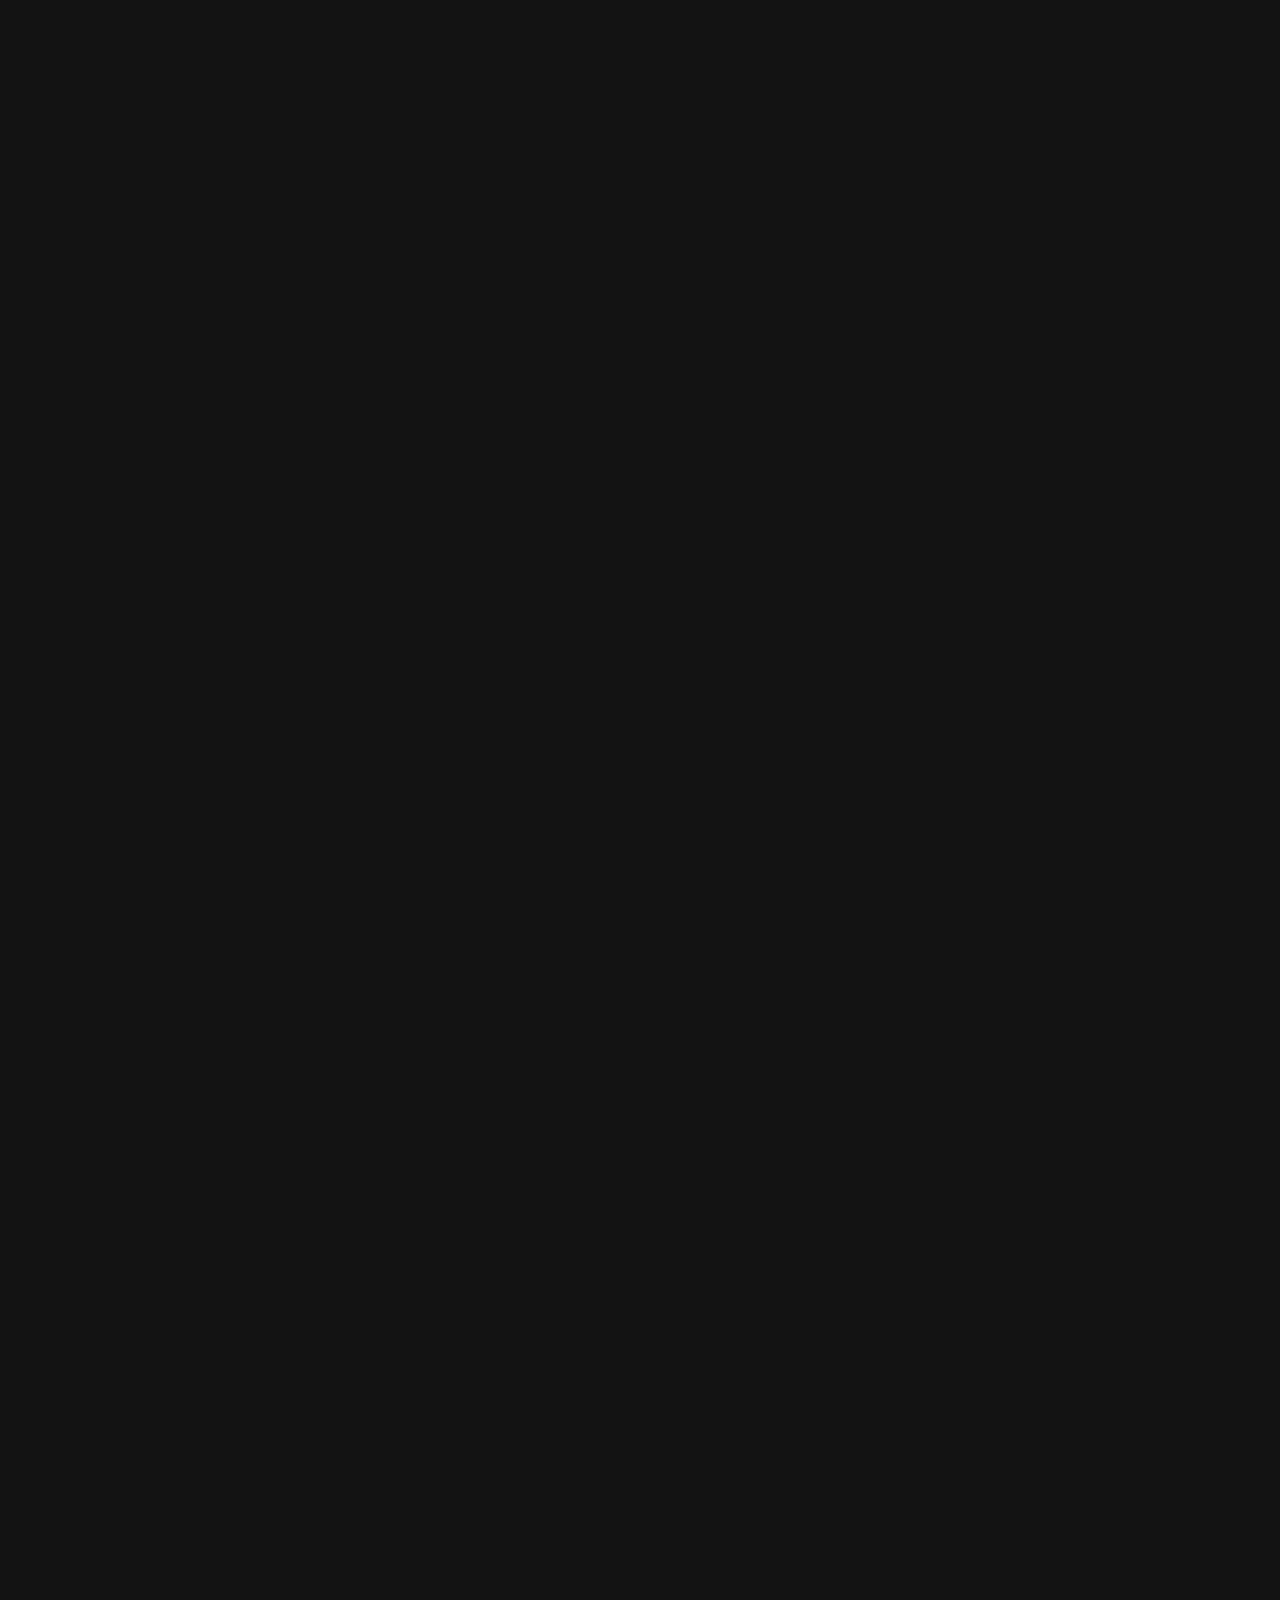
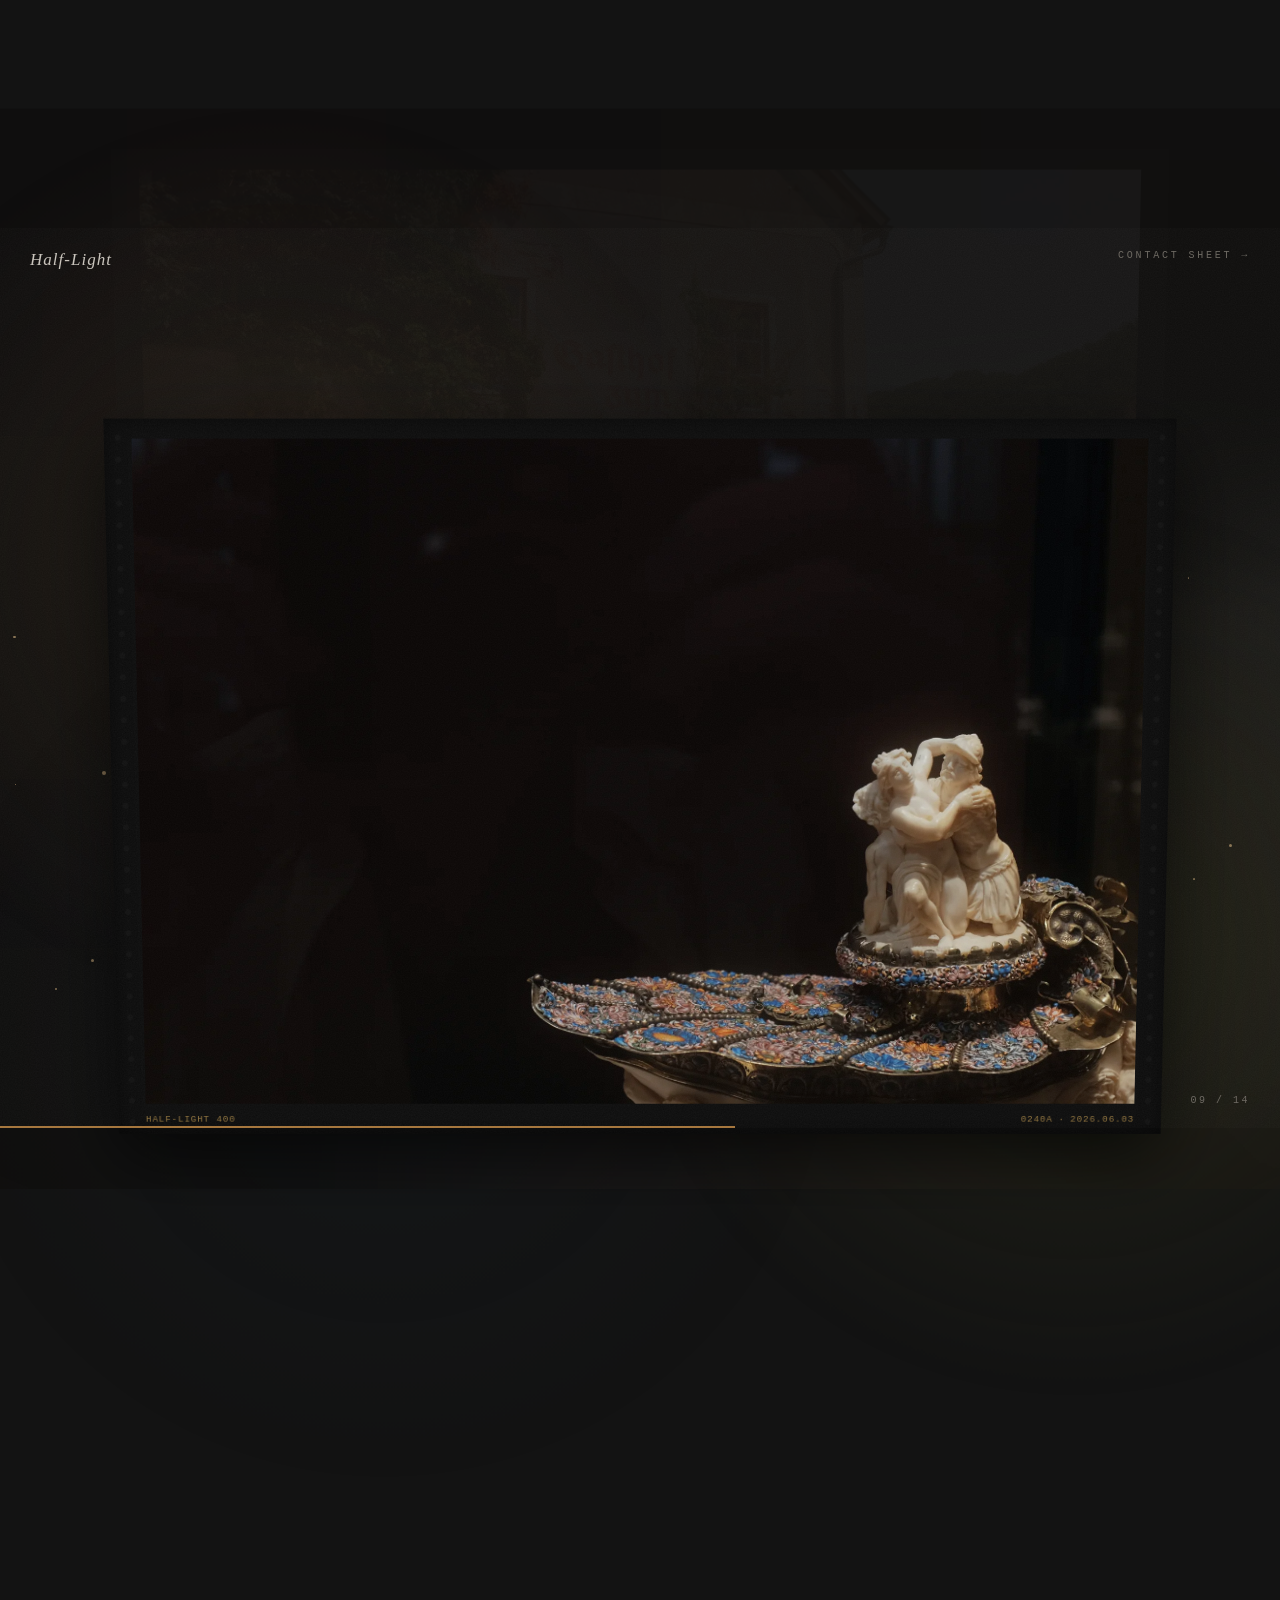
==== commit 582b957f: "fix: one print per scene, key-word emphasis, and the QA defects Diptychs are gone from the composer," ====
--- a/site/index.html
+++ b/site/index.html
@@ -83,18 +83,18 @@
   .win { position: relative; overflow: hidden; height: min(76vh, calc(82vw * var(--ir))); aspect-ratio: calc(1 / var(--ir)); }
   .win img { position: absolute; left: -7%; top: -7%; width: 114%; height: 114%; object-fit: cover; will-change: transform; }
   .hasq .win { height: min(68vh, calc(56vw * var(--ir))); }
-  .pair { display: flex; align-items: center; gap: 2vw; }
-  .pair .win { height: min(60vh, calc(34vw * var(--ir))); }
 
   /* the quote: on the lit ground beside the print, never over it. Its words surface as the scene
      scrolls in, so a print is never on screen without its line underway. */
-  .sideq { max-width: 23ch; font-family: var(--serif); font-style: italic;
-    font-size: clamp(17px, 2.1vw, 29px); line-height: 1.6; letter-spacing: .04em; color: var(--ink); }
+  .sideq { max-width: 20ch; font-family: var(--serif); font-style: italic;
+    font-size: clamp(17px, 2.1vw, 29px); line-height: 1.6; letter-spacing: .04em; color: var(--ink);
+    text-wrap: balance; }                            /* even lines — never a single word left orphaned */
   .sideq.right { text-align: right; }
   .sideq .w { display: inline-block; opacity: 0; filter: blur(6px); transform: translateY(10px);
     transition: opacity .55s ease, filter .55s ease, transform .55s ease; }
   .sideq .w.on { opacity: 1; filter: blur(0); transform: translateY(0); }
-  .sideq .w.on:last-of-type { color: var(--safelight); }
+  /* the line's own key words carry the safelight — chosen in config, not "whatever lands last" */
+  .sideq .w.em { color: var(--safelight); }
 
   .txt { text-align: center; max-width: 94vw; }
   .txt h1 { font-size: clamp(34px, 6vw, 58px); font-weight: normal; letter-spacing: .3em; }
@@ -111,15 +111,23 @@
   #hint.gone { opacity: 0; }
   #spacer { width: 1px; }
 
+  /* the JS already stops its own motion; the room's CSS loops have to be told too */
+  @media (prefers-reduced-motion: reduce) {
+    .echowrap .echo, .aurw .aur, #dust span { animation: none !important; }
+    .env.in, .env.out { animation-duration: .01ms !important; }
+    .aurw, .aur .g, .sideq .w { transition-duration: .01ms !important; }
+    #dust { display: none; }
+  }
+
   @media (max-width: 700px) {
     nav { padding: 16px 18px; }
     .neg { padding: 10px 16px 22px; }
     .neg::before { left: 4px; } .neg::after { right: 4px; }
     .neg .edge { left: 16px; right: 16px; font-size: 7px; }
-    .win { height: min(58vh, calc(92vw * var(--ir))); }
-    .hasq .win { height: min(48vh, calc(86vw * var(--ir))); }
-    .pair { gap: 8px; }
-    .pair .win { height: min(48vh, calc(40vw * var(--ir))); }
+    /* the frame's own padding is 16px a side: size the window off the space that is actually left,
+       or a landscape print renders wider than the screen and the sprockets sit on the bezel */
+    .win { height: min(58vh, calc((100vw - 56px) * var(--ir))); }
+    .hasq .win { height: min(48vh, calc((100vw - 56px) * var(--ir))); }
     .scene .mover { flex-direction: column; gap: 20px; }
     .sideq, .sideq.right { max-width: 82vw; text-align: center; font-size: 16px; order: 2; }
     .txt h1 { font-size: clamp(24px, 7.4vw, 40px); letter-spacing: .16em; }
@@ -141,7 +149,7 @@
 <div id="counter"></div>
 <div id="hint" class="mono">SCROLL TO BEGIN THE PROJECTION</div>
 <div id="spacer"></div>
-<script src="assets/data.a7a799f5f8.js"></script>
+<script src="assets/data.442fef9fbf.js"></script>
 <script>
 (() => {
   const P = window.PHOTOS, TITLE = window.META.title;
@@ -160,10 +168,13 @@
 
   const SC = [
     { kind: 'text', html: `<h1>${TITLE.toUpperCase()}</h1><p class="line">${window.META.intro_line}</p>` },
-    ...window.SCENES.map((s, i) => ({ kind: 'photo', ids: s.ids, type: s.type, q: QUOTES[i] })),
+    // one print per scene; a scene whose photo is missing from the manifest is dropped rather than
+    // rendered as a hole (and legacy two-id scenes fall back to their first available print)
+    ...window.SCENES.map((s, i) => ({ kind: 'photo', id: (s.ids || []).find(id => P[id]), q: QUOTES[i] }))
+                    .filter(s => s.id),
     { kind: 'text', html: '<p class="line">the roll continues</p><span class="mono">NEW FRAMES ARE DEVELOPED AS THEY ARE TAKEN</span>' },
   ];
-  const N = SC.length, N_PHOTOS = window.SCENES.length;
+  const N = SC.length, N_PHOTOS = N - 2;
 
   // ---- scenes ----
   const stage = document.getElementById('stage');
@@ -178,15 +189,15 @@
     el.className = 'scene';
     el.style.zIndex = 10 + i;                         // later scenes arrive over earlier ones
     if (sc.kind === 'photo') {
-      const ps = sc.ids.map(id => P[id]).filter(Boolean);
-      const body = ps.length > 1
-        ? `<div class="pair">${ps.map(negHTML).join('')}</div>`
-        : negHTML(ps[0]);
+      const body = negHTML(P[sc.id]);
+      const em = new Set((sc.q && sc.q.emphasis || []).map(w => w.toLowerCase()));
+      const bare = w => w.toLowerCase().replace(/[^a-z0-9']/g, '');   // match "darkness" inside "darkness,"
       const qH = sc.q ? `<div class="sideq ${sc.q.side}">` +
-        sc.q.text.split(' ').map(w => `<span class="w">${w}</span>`).join(' ') + `</div>` : '';
+        sc.q.text.split(' ').map(w =>
+          `<span class="w${em.has(bare(w)) ? ' em' : ''}">${w}</span>`).join(' ') + `</div>` : '';
       el.innerHTML = `<div class="mover${sc.q ? ' hasq' : ''}">` +
         (sc.q && sc.q.side === 'left' ? qH + body : body + qH) + `</div>`;
-      sc.tintId = ps[0] ? ps[0].id : null;
+      sc.tintId = sc.id;
     } else {
       el.innerHTML = `<div class="mover"><div class="txt">${sc.html}</div></div>`;
     }
@@ -359,6 +370,10 @@
         setTimeout(() => old.remove(), 1200);
       }
       curEnv = nxt;
+      // scrubbing back and forth across a midpoint can outrun those removals; keep the host to the
+      // aurora plus the two rooms actually crossfading
+      const layers = [...envhost.children].filter(c => c !== aurHost);
+      while (layers.length > 2) layers.shift().remove();
     };
     if (sc.kind === 'photo' && sc.tintId) samplePalette(P[sc.tintId], apply); else apply(null);
   }
@@ -381,7 +396,12 @@
   const hint = document.getElementById('hint');
   function layout() { spacer.style.height = ((N - 1) * SEG + 1) * innerHeight + 'px'; }
   let tTarget = 0, tSmooth = 0, last = 0;
-  const readScroll = () => { tTarget = clamp(scrollY / (innerHeight * SEG), 0, N - 1); };
+  // a zero-height viewport (hidden iframe, some print paths) would make this NaN, and a NaN
+  // playhead poisons every downstream style and kills the animation loop for good
+  const readScroll = () => {
+    const raw = innerHeight > 0 ? scrollY / (innerHeight * SEG) : 0;
+    tTarget = Number.isFinite(raw) ? clamp(raw, 0, N - 1) : 0;
+  };
 
   let mx = 0, my = 0, smx = 0, smy = 0;
   let bootP = RM ? 1 : 0;
@@ -436,8 +456,10 @@
     });
     const a = clamp(Math.round(t), 0, N - 1);
     setEnv(a, tTarget >= t ? 1 : -1);
+    // The room drifts with the playhead on a SINE. A sawtooth (t - round(t)) reads the same at rest
+    // but flips sign the instant the playhead crosses a midpoint — a visible lurch every scene.
     envhost.style.transform = `translate3d(${(smx * -0.024 * innerWidth).toFixed(1)}px, ` +
-      `${((t - a) * -0.05 * innerHeight + smy * -0.018 * innerHeight).toFixed(1)}px, 0)`;
+      `${(Math.sin(t * Math.PI) * -0.035 * innerHeight + smy * -0.018 * innerHeight).toFixed(1)}px, 0)`;
     counter.textContent = (a >= 1 && a <= N_PHOTOS)
       ? String(a).padStart(2, '0') + ' / ' + String(N_PHOTOS).padStart(2, '0') : '';
     prog.style.width = (t / (N - 1) * 100) + '%';
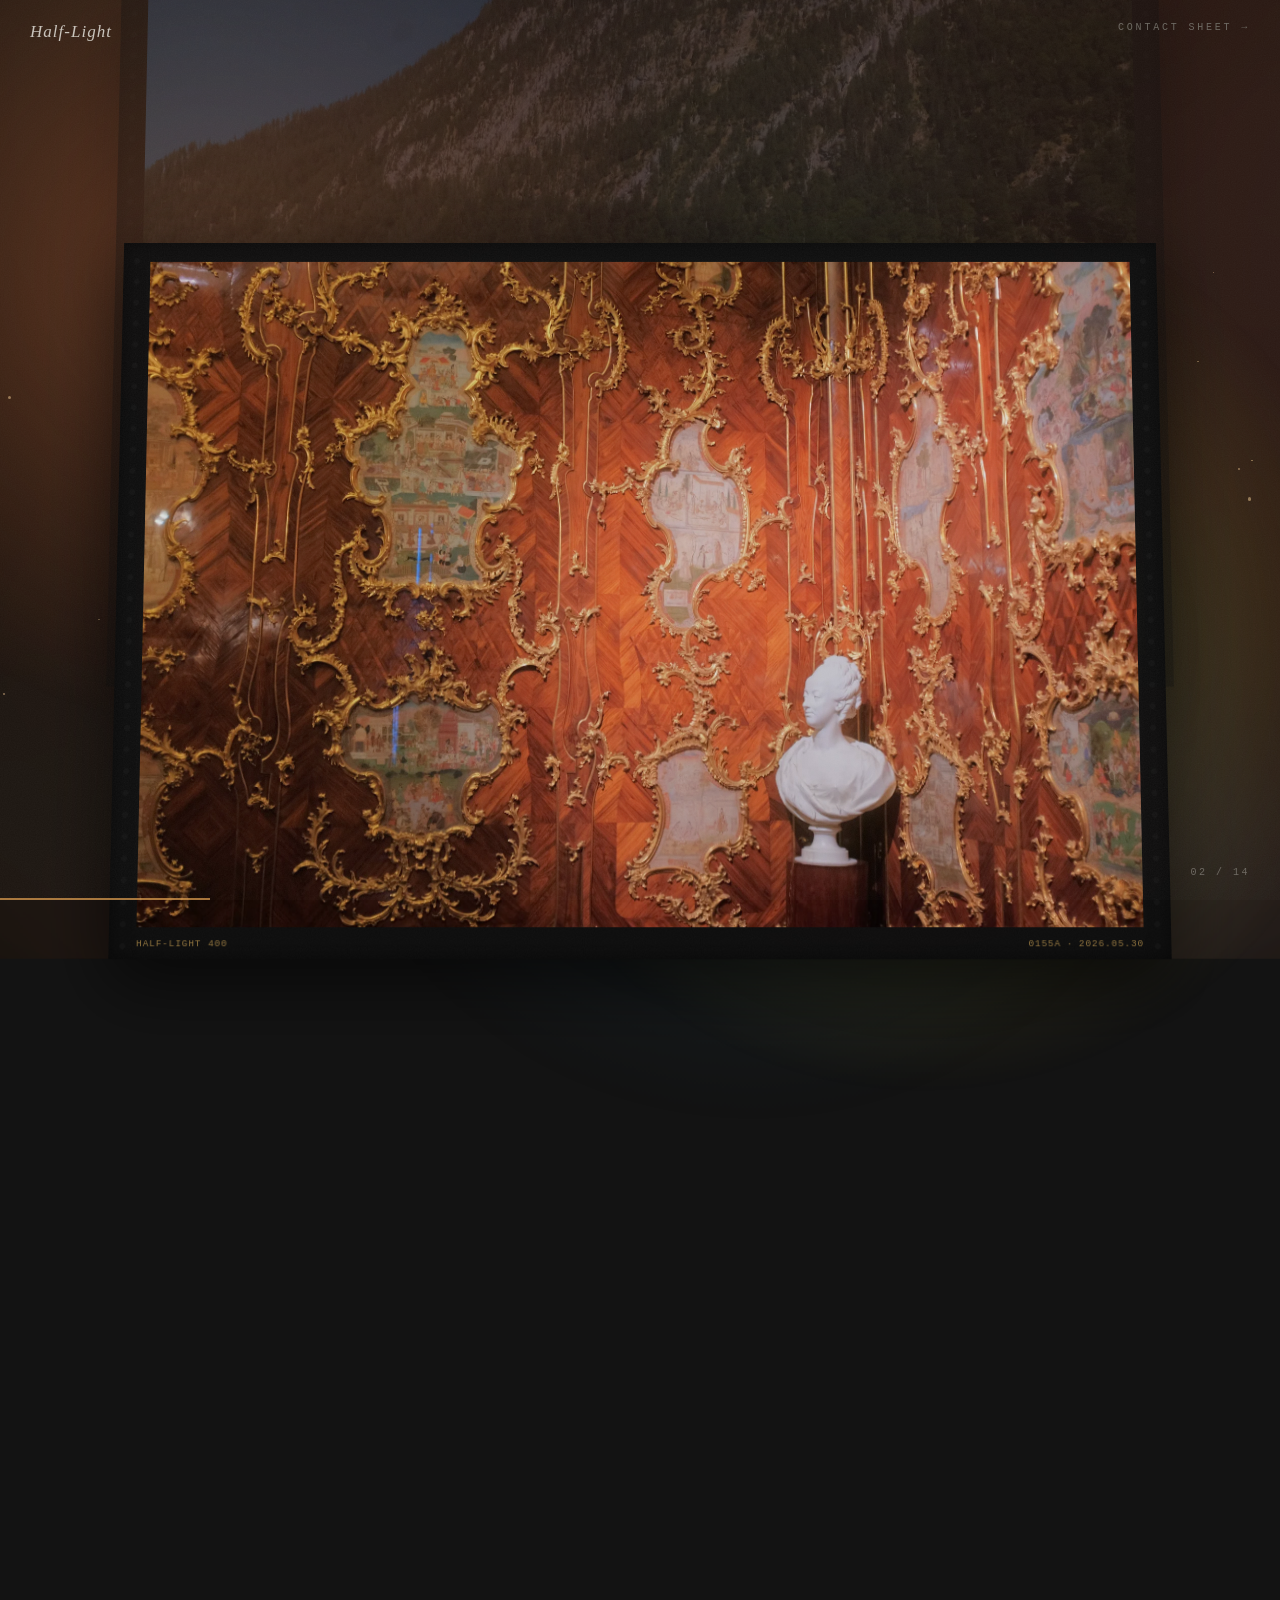
==== commit 69e08d65: "fix: stop cropping 23% off every photograph The print was rendered at 114% inside its window (inheri" ====
--- a/site/index.html
+++ b/site/index.html
@@ -81,7 +81,10 @@
   .neg .edge { position: absolute; bottom: 10px; left: 28px; right: 28px; display: flex; justify-content: space-between;
     gap: 10px; font-family: var(--mono); font-size: 9.5px; letter-spacing: .1em; color: #93763f; white-space: nowrap; }
   .win { position: relative; overflow: hidden; height: min(76vh, calc(82vw * var(--ir))); aspect-ratio: calc(1 / var(--ir)); }
-  .win img { position: absolute; left: -7%; top: -7%; width: 114%; height: 114%; object-fit: cover; will-change: transform; }
+  /* The print is oversized only enough to give the inner drift somewhere to go. At 114% (the old
+     site's figure) a photograph lost 23% of its area to the crop, which reads as "zoomed in" on any
+     frame whose composition runs to its edges. 104% costs 7%, and the drift is scaled to match. */
+  .win img { position: absolute; left: -2%; top: -2%; width: 104%; height: 104%; object-fit: cover; will-change: transform; }
   .hasq .win { height: min(68vh, calc(56vw * var(--ir))); }
 
   /* the quote: on the lit ground beside the print, never over it. Its words surface as the scene
@@ -427,8 +430,11 @@
       const shift = (RM || COARSE) ? '' : ` translate3d(${(smx * 22).toFixed(1)}px, ${(smy * 13).toFixed(1)}px, 0)`;
       sc.mover.style.transform =
         `translateY(${(d * -30).toFixed(2)}vh) scale(${(1 - Math.min(.07, ad * .06)).toFixed(3)})` + shift + tilt;
+      // drift in PERCENT of the print, not pixels: the headroom above is 2% of the print, and on a
+      // phone 2% is only a few pixels — a pixel-based drift would slide the image off its own window
       if (!RM) sc.imgs.forEach(im => {
-        im.style.transform = `translate3d(${(smx * -16).toFixed(1)}px, ${(d * -26 + smy * -9).toFixed(1)}px, 0)`;
+        im.style.transform = `translate3d(${(smx * -1.2).toFixed(2)}%, ` +
+          `${(clamp(d, -1, 1) * -1 + smy * -0.5).toFixed(2)}%, 0)`;
       });
       if (sc.ws.length) {                             // the line surfaces with the print, word by word
         const p = ease(clamp((d + 0.85) / 0.6, 0, 1));
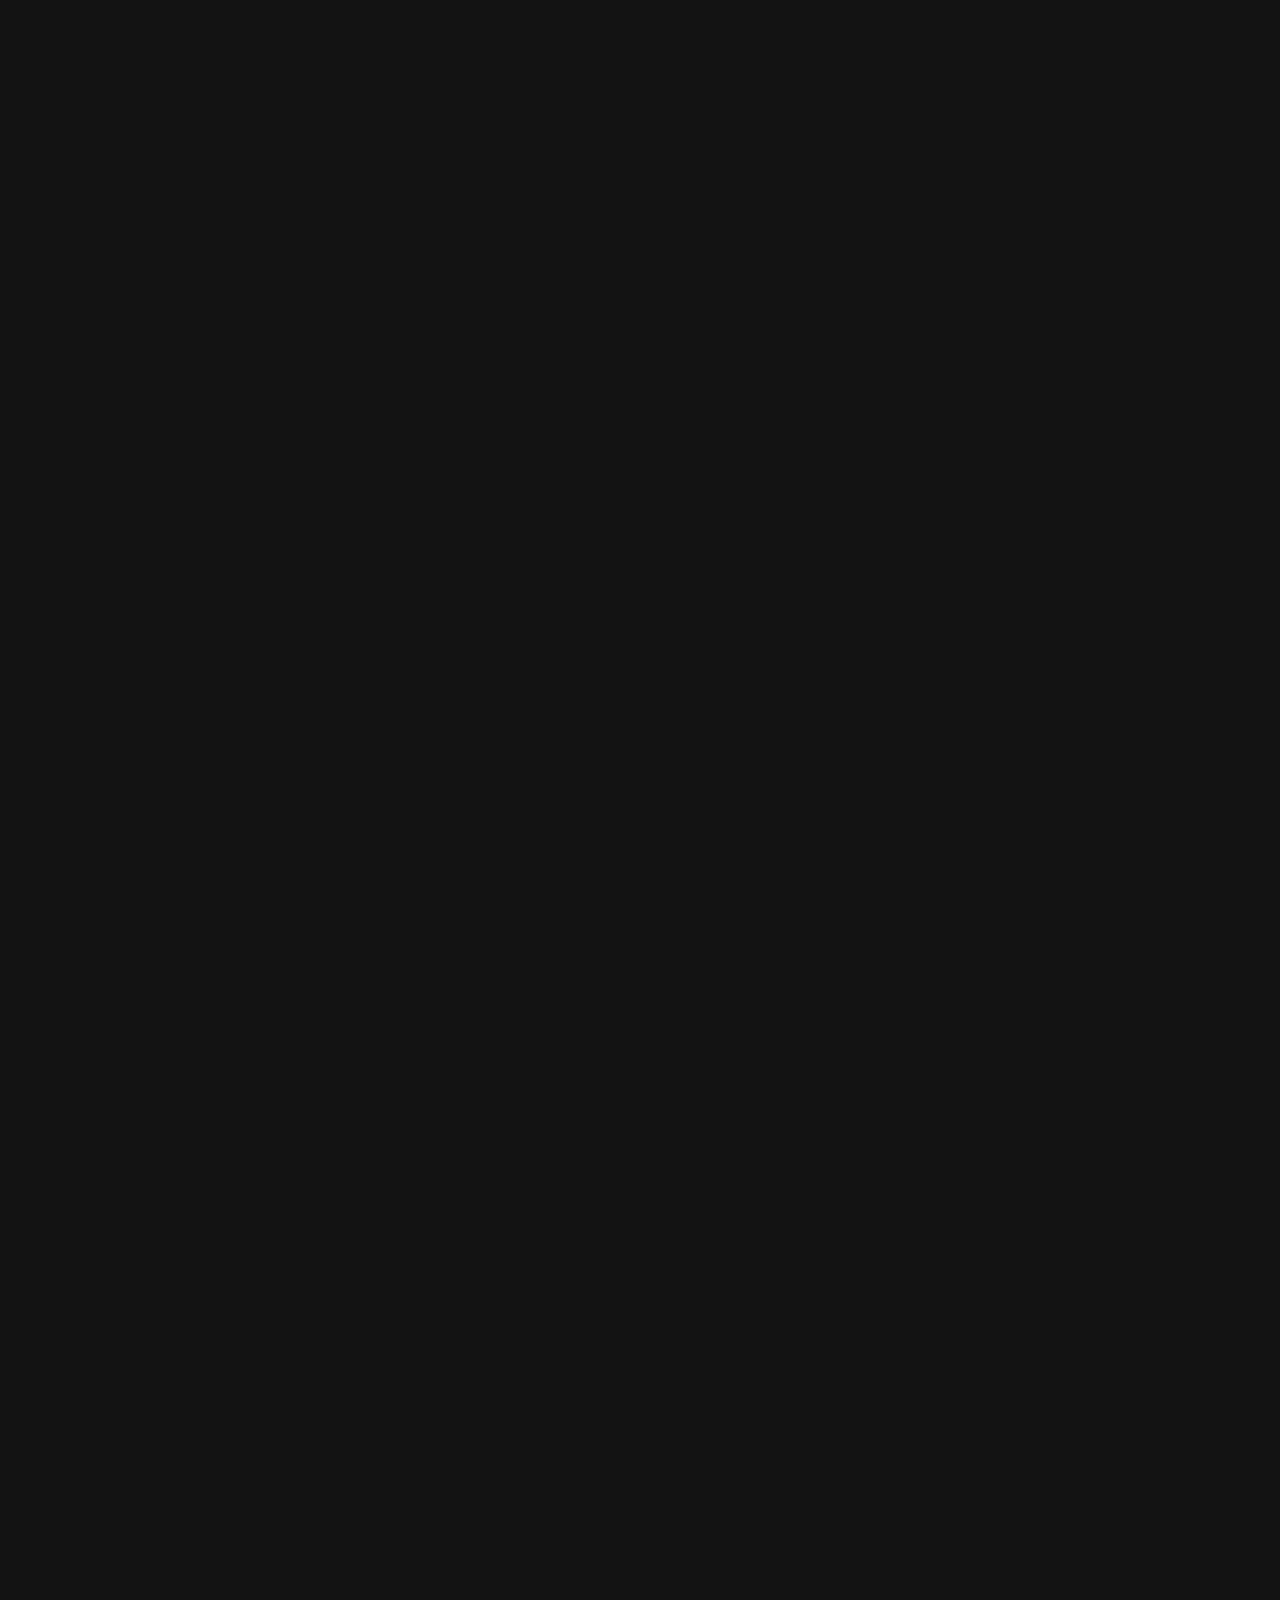
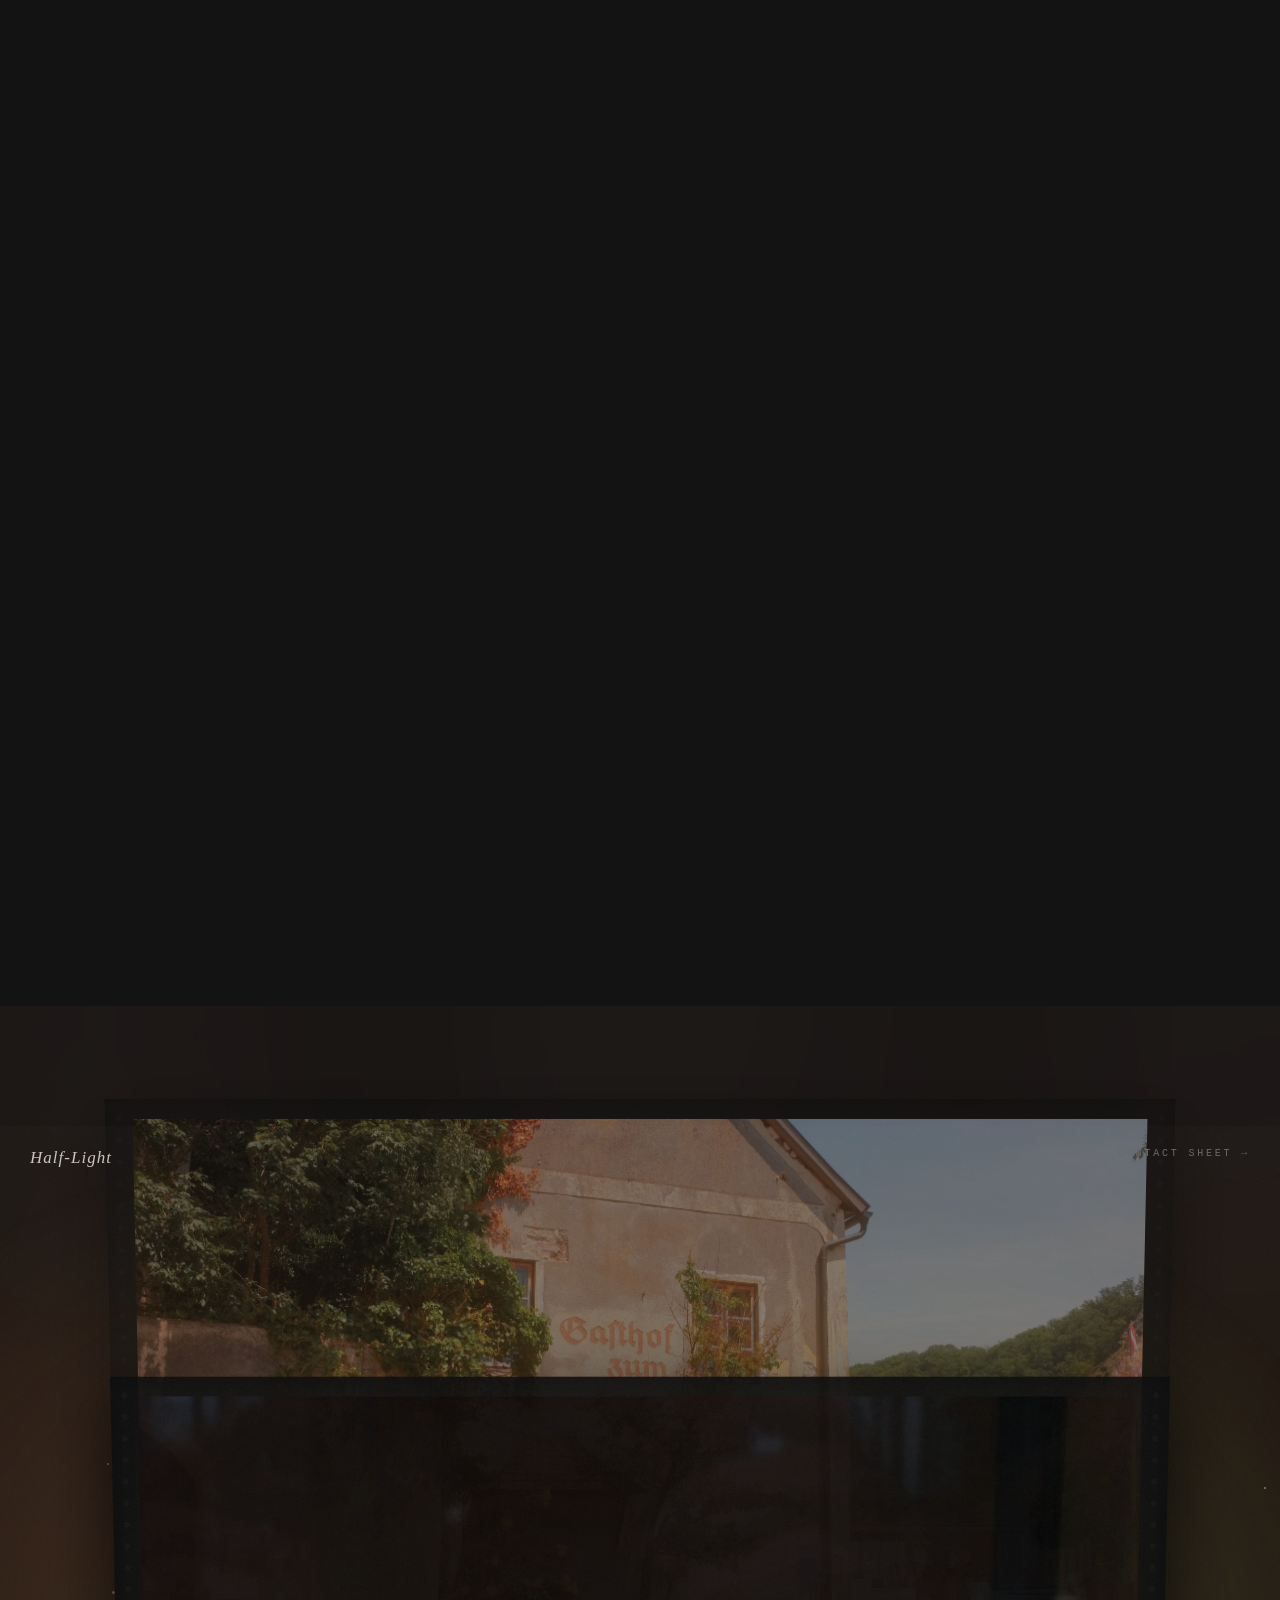
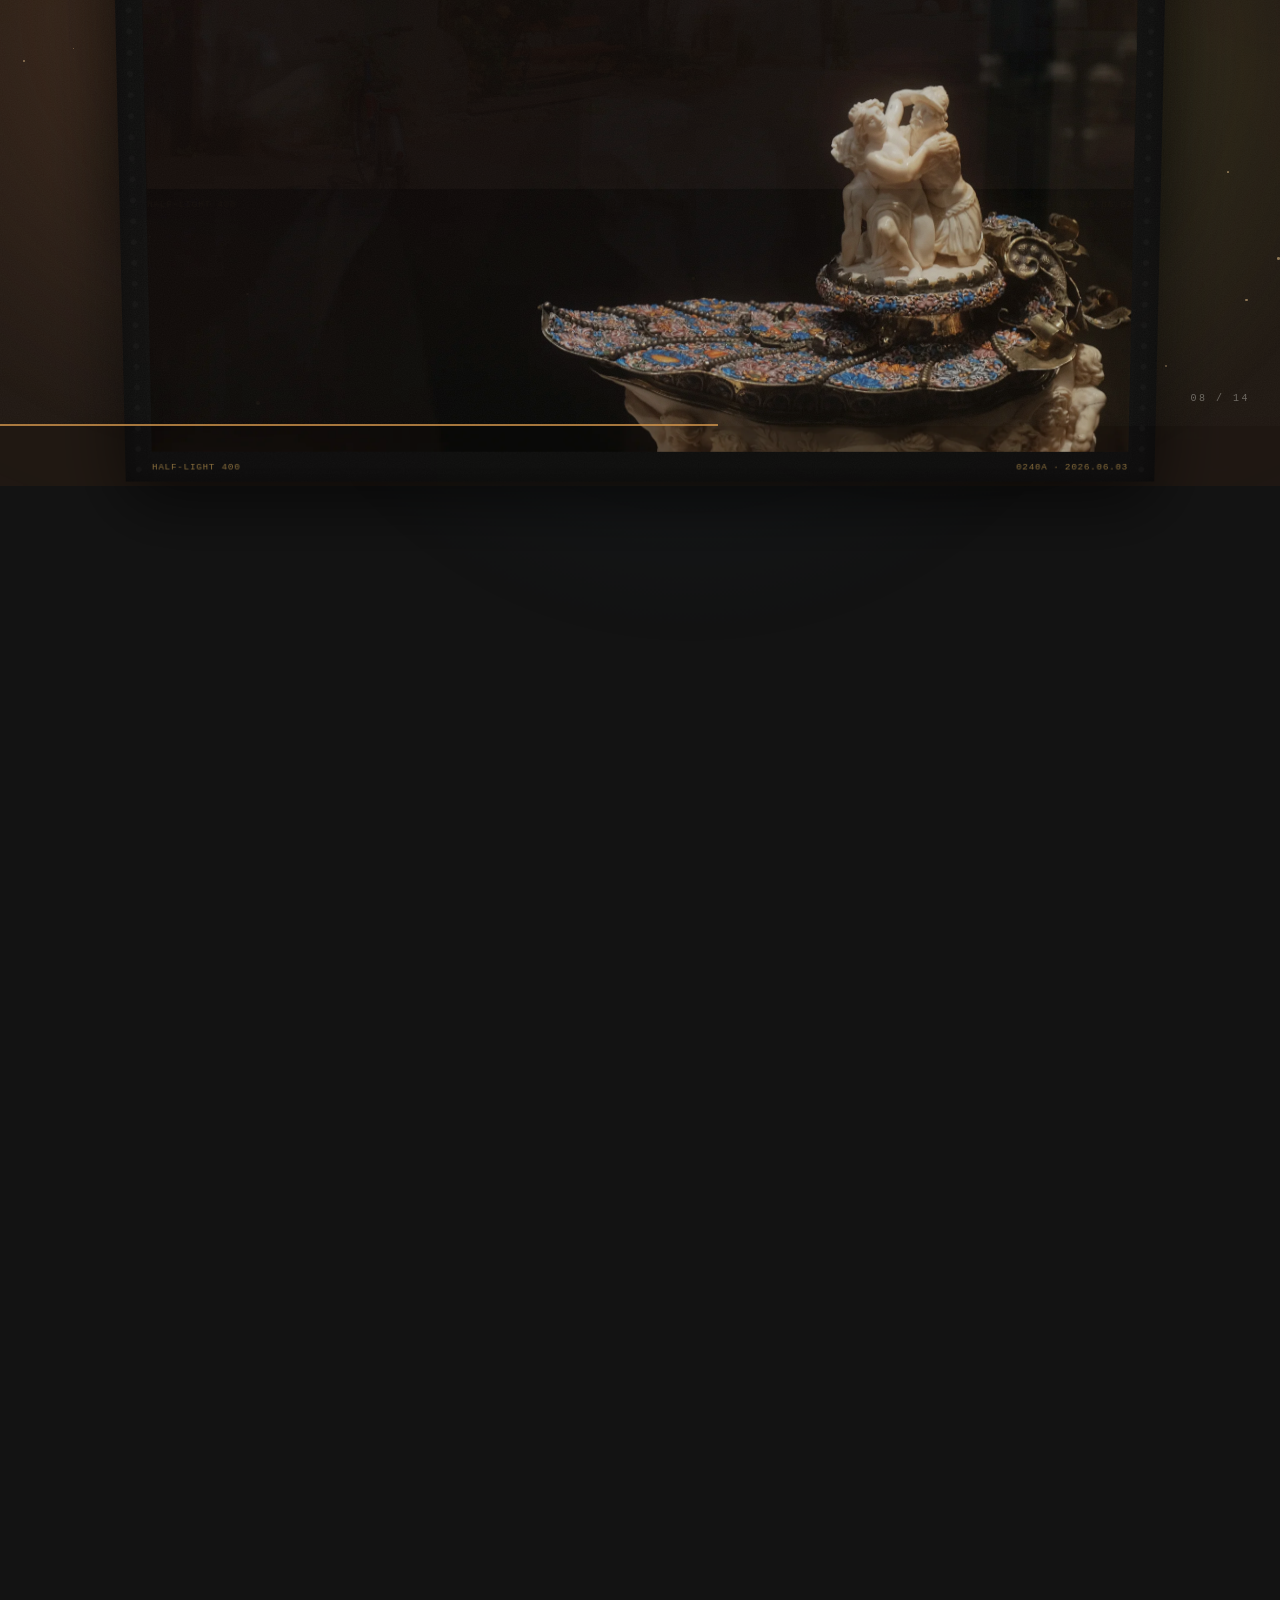
==== commit 165acf4d: "mobile: cut the per-frame cost, dial the tilt, leave desktop alone The reel was unusable on a phone." ====
--- a/site/index.html
+++ b/site/index.html
@@ -107,12 +107,91 @@
   .txt .ch { display: inline-block; will-change: transform; }
   .txt .wd { display: inline-block; white-space: nowrap; }   /* letters are separate bodies: keep words whole */
 
-  #prog { position: fixed; left: 0; bottom: 0; height: 2px; width: 0; background: var(--safelight); opacity: .75; z-index: 60; }
+  /* Full width, scaled. Animating `width` would re-run layout on every frame of every scroll —
+     it is a layout property, and this bar is updated from the render loop. */
+  #prog { position: fixed; left: 0; bottom: 0; height: 2px; width: 100%; background: var(--safelight);
+    opacity: .75; z-index: 60; transform: scaleX(0); transform-origin: 0 50%; }
   #counter { position: fixed; right: 30px; bottom: 22px; z-index: 60; font-family: var(--mono); font-size: 10px;
     letter-spacing: .25em; color: var(--ink-dim); }
   #hint { position: fixed; bottom: 22px; left: 0; right: 0; text-align: center; z-index: 60; transition: opacity .8s; }
   #hint.gone { opacity: 0; }
   #spacer { width: 1px; }
+
+  /* PHONE: the room holds still. Every layer keeps the look it was approved with — the echo, the
+     three sampled blobs, their per-scene crossfade — but nothing LOOPS, so between scenes the
+     compositor has nothing to redraw. A rotating masked full-screen echo plus three drifting
+     633px blobs is continuous GPU work on a handset for motion nobody is looking at. */
+  /* The echo is 170% of the room and scaled another 1.7x — 2.9x more surface than the screen —
+     purely so the corners stay covered while it ROTATES. It no longer rotates here, so it does
+     not need the overhang, and the source is a 64px latent: nothing about the blur changes. */
+  body.coarse .echowrap .echo { animation: none; transform: none; inset: 0; }
+  body.coarse .aurw .aur { animation: none; }
+  body.coarse .aurw, body.coarse .aur, body.coarse .win img, body.coarse #envhost { will-change: auto; }
+  /* Every letter of the title carried will-change:transform, so the intro alone held ~51 permanent
+     composited layers — still resident long after it has scrolled away. The letters only move
+     during the intro, and the engine promotes them for that on its own. */
+  body.coarse .txt .ch { will-change: auto; }
+  /* The transition fades two scenes across each other. A fractional opacity on a subtree that is
+     NOT on its own layer has to be repainted every frame — print, mount, sprockets, shadow, all of
+     it, twice over, for the whole length of the transition. Declaring opacity up front lets the
+     fade happen on the compositor instead. Opacity-only promotion, not transform: the movers stay
+     unpromoted, because promoting those is what cost us 65 layers. */
+  body.coarse .scene { will-change: opacity; }
+  /* z-index 50 over the whole page forces everything beneath it into its own compositing pass.
+     At .045 opacity it is costing far more than it shows on a handset. */
+  body.coarse::after { display: none; }
+  /* a 70px-blur drop shadow is re-blurred every time the frame's surface is rebuilt */
+  body.coarse .neg { box-shadow: 0 10px 26px rgba(0,0,0,.7), inset 0 0 20px rgba(0,0,0,.5); }
+  /* perspective is the distance from the eye to the screen. At 1100px against a 440px-wide phone
+     the eye is effectively miles away, so a rotation barely foreshortens and reads as sliding
+     rather than turning. Bringing it in is what makes the frame behave like a window. */
+  body.coarse .scene { perspective: 620px; }
+
+  /* REVERTED: the scene ride was briefly handed to a scroll-driven CSS animation, so it would
+     survive iOS parking the main thread mid-scroll. The mechanism is real, but in practice it
+     glitched the print and was not worth the machinery. Back to the render loop. */
+  /* REVERTED: the tilt was briefly driven from :root custom properties with a transition, to keep
+     it alive across a main-thread stall. It made everything far worse — 15fps and multi-second
+     stalls. Setting a custom property on :root invalidates style for every element that could
+     inherit it, so a sensor firing at 60Hz became a whole-document style recalc sixty times a
+     second. The render loop writing three inline transforms is dramatically cheaper. */
+  /* SHADOWBOX: the print reads as set back inside the mount, because the mount's near edge shades
+     it. Tried this as true 3D first (preserve-3d + a negative Z on the window) and it rendered
+     black: in a 3D context the frame paints its own opaque background in its own plane, so a child
+     pushed behind that plane is hidden by its own parent. This does it with a shading pool that
+     slides instead — same read, and it moves on the compositor rather than repainting the frame. */
+  /* SPATIAL removed. A depth map, a cut-out near layer and per-pixel displacement were all built
+     and all discarded: two-layer parallax reads as a cardboard cutout, and the continuous version
+     costs a canvas over the print. The tilt alone carries it. */
+
+  body.coarse #dust { display: none; }
+
+  /* THE PHONE ROOM — one picture instead of five stacked surfaces.
+     On desktop the room is the dark ground + a blurred echo of the photo + three big colour blobs,
+     each its own full-screen layer. Every scene change repaints all five: the blobs alone are
+     ~5 million pixels each on a phone, so ~15M pixels of repaint per scene. That is the periodic
+     400-700ms freeze in the recordings. Here the identical recipe is drawn as one stack of CSS
+     backgrounds on ONE screen-sized element, and two of those crossfade. Same look, one repaint. */
+  #room { position: fixed; inset: 0; display: none; }
+  body.coarse #room { display: block; }
+  body.coarse #base, body.coarse #envhost, body.coarse #vign { display: none; }
+  #room div { position: absolute; inset: 0; opacity: 0; transition: opacity 1.1s ease;
+    background-repeat: no-repeat; background-position: center; }
+  /* Snapping on a touch device is the platform's job. The JS tween re-entered itself (its own
+     scrollTo fired scroll events that re-armed its timer), fired mid-gesture if a slow drag
+     paused for 240ms, and snapped to NEAREST with no hysteresis — so a small deliberate drag
+     back was dragged forward again. That is the "catches on something and doesn't know which
+     way to go". Native snapping is momentum- and direction-aware and never fights the finger. */
+  html.snap { scroll-snap-type: y mandatory; }
+  #spacer i { display: block; scroll-snap-align: start; }
+
+  #depthgate { position: fixed; left: 50%; bottom: 54px; transform: translateX(-50%); z-index: 62;
+    font-family: var(--mono); font-size: 10px; letter-spacing: .24em; color: var(--safelight);
+    background: rgba(18,18,18,.82); border: 1px solid #56452c; border-radius: 3px;
+    padding: 9px 15px; -webkit-appearance: none; appearance: none; cursor: pointer; }
+  #depthdebug { position: fixed; left: 8px; top: 52px; z-index: 62; font-family: var(--mono);
+    font-size: 9px; color: #7fd0a0; background: rgba(0,0,0,.7); padding: 4px 6px; pointer-events: none; }
+  body.coarse .sideq .w { filter: none; transition: opacity .55s ease, transform .55s ease; }
 
   /* the JS already stops its own motion; the room's CSS loops have to be told too */
   @media (prefers-reduced-motion: reduce) {
@@ -140,6 +219,7 @@
 </head>
 <body>
 <div id="base"></div>
+<div id="room"></div>
 <div id="envhost"></div>
 <div id="dust"></div>
 <div id="vign"></div>
@@ -158,7 +238,46 @@
   const P = window.PHOTOS, TITLE = window.META.title;
   const RM = matchMedia('(prefers-reduced-motion: reduce)').matches;
   const COARSE = matchMedia('(pointer: coarse)').matches;
+  if (COARSE) document.body.classList.add('coarse');
   document.getElementById('navTitle').textContent = TITLE;
+
+  // Depth. On a pointer device the cursor leans the print; on a handset the HANDSET does, read off
+  // the tilt sensor. The frame stays a window and the print shifts inside it — the spatial-photo
+  // effect. The inner drift still spends only the 2% of headroom the print has, because the crop
+  // is not negotiable; the rest of the depth comes from rotating the frame, which costs no photo.
+  // Equal in both axes. They were not: vertical had 11deg/18px/1% against horizontal's
+  // 15deg/30px/2%, so the effect really did work better sideways than up and down.
+  const TILT_Y = COARSE ? 9 : 4.5, TILT_X = COARSE ? 9 : 3.2;
+  const SHIFT_X = COARSE ? 18 : 22, SHIFT_Y = COARSE ? 18 : 13;
+  const DRIFT_X = COARSE ? -2 : -1.2, DRIFT_Y = COARSE ? -2 : -0.5;   // -2 spends all 2% of headroom
+  // Degrees of wrist for full deflection. Separate per axis on purpose: a wrist rolls sideways
+  // freely but pitches forward/back over a much smaller range, so beta needs a shorter throw to
+  // feel equally alive.
+  // Reverted to a direct response. The eased curve made small movements barely register, which
+  // read as dead rather than smooth, and the longer throw compounded it. Only the intensity
+  // stays dialled back (9deg / 18px, from 15 / 30) — that part was right.
+  const GAIN_X = 20, GAIN_Y = 12;
+
+  // The print hangs in the room and the handset moves around it, so it counter-turns to keep
+  // facing you. One sign, flipping turn, slide and drift together. The screen-locked and
+  // shadowbox variants are gone with the rest of the spatial work.
+  // COARSE only. On a pointer device the print leans TOWARDS the cursor, which is the desktop
+  // behaviour that was signed off; anchoring is a handset idea and inverting it here would have
+  // quietly flipped the desktop tilt as a side effect of a mobile change.
+  const ANCHOR = COARSE ? -1 : 1;
+
+  // How the scroll settles, switchable on the handset. This is the knob behind the tilt going
+  // rigid mid-scroll: while a snap is in progress the browser owns the scroll, and how hard it
+  // owns it differs per mode.
+  //   LOCK - snap is mandatory. Every release lands dead on a print; the browser takes the
+  //          strongest hold, and cannot leave the scroll between two scenes at all.
+  //   NEAR - snap only engages if you already stopped near a print. Lets you rest between two.
+  //   FREE - no snap. Pure momentum, the playhead rests wherever you leave it.
+  let SNAP = (location.search.match(/snap=(\w+)/) || [])[1] || 'lock';
+  const SNAPCSS = { lock: 'y mandatory', near: 'y proximity', free: 'none' };
+  function applySnap() { document.documentElement.style.scrollSnapType = SNAPCSS[SNAP] || 'y mandatory'; }
+  // ~70 simultaneous per-letter blur filters is the most expensive frame of the intro on a phone
+  const chBlur = COARSE ? () => '' : px => `blur(${px.toFixed(1)}px)`;
 
   // Scroll sets a playhead; everything reads from it. SEG is viewport-heights of scroll per scene —
   // short, because no scroll distance is spent on an empty screen. Idle snap settles on a print.
@@ -184,7 +303,7 @@
   const negHTML = p => {
     const n = p.frame.replace('No. ', '');
     return `<div class="neg"><div class="win" style="--ir:${(p.h / p.w).toFixed(4)}">
-      <img data-src="${p.full}" alt="" style="background:url(${p.latent}) center/cover">
+      <img data-src="${COARSE ? p.thumb : p.full}" alt="" decoding="async" style="background:url(${p.latent}) center/cover">
       </div><div class="edge"><span>${TITLE.toUpperCase()} 400</span><span>${n}A&ensp;&middot;&ensp;${p.date}</span></div></div>`;
   };
   const els = SC.map((sc, i) => {
@@ -351,11 +470,45 @@
       `opacity:${op.toFixed(2)};filter:saturate(${sat}) brightness(${bri})"></div></div>`;
     return env;
   }
+  // ---- the phone room: the same recipe, flattened to one paintable picture ----
+  const roomEl = document.getElementById('room');
+  const roomLayers = COARSE ? [0, 1].map(() => roomEl.appendChild(document.createElement('div'))) : null;
+  let roomFlip = false;
+  // where the three blobs sit, as a share of the screen — the desktop wrapper positions, resolved
+  const HOME = [[6, 28], [94, 42], [38, 104]];
+  function setRoom(sc) {
+    // Colours come from p.tint, the dominant the grading pipeline already measured, instead of
+    // re-deriving it here by drawing the latent to a canvas and reading it back. That readback is
+    // a main-thread stall of its own, once per scene, for a number we were already given.
+    const c = roomColors(sc, null);
+    const geo = auroraGeometry(sc);
+    const blobs = c.cs.slice(0, 3).map((col, i) =>
+      `radial-gradient(circle 42vmax at ${(HOME[i][0] + geo[i][0] * .5).toFixed(1)}% ${(HOME[i][1] + geo[i][1] * .5).toFixed(1)}%,`
+      + ` hsla(${col[0].toFixed(0)},${col[1].toFixed(0)}%,${col[2].toFixed(0)}%,${col[3].toFixed(2)}) 0%, transparent 64%)`);
+    const p = sc.kind === 'photo' && sc.tintId ? P[sc.tintId] : null;
+    const ext = p ? Math.min(1, Math.abs(p.lum - .34) / .38) : .5;
+    const veil = clamp(1 - (.22 + (1 - ext) * .24), .55, .85);   // ground held over the echo, as the filter did
+    const img = [
+      'radial-gradient(ellipse 120% 105% at 50% 46%, transparent 66%, rgba(10,10,10,.46) 100%)',  // vignette
+      ...blobs,
+      `linear-gradient(rgba(19,19,19,${veil.toFixed(2)}),rgba(19,19,19,${veil.toFixed(2)}))`,
+    ];
+    const size = img.map(() => 'auto');
+    if (p) { img.push(`url(${p.latent})`); size.push('cover'); }
+    roomFlip = !roomFlip;
+    const show = roomLayers[roomFlip ? 1 : 0], hide = roomLayers[roomFlip ? 0 : 1];
+    show.style.backgroundImage = img.join(',');
+    show.style.backgroundSize = size.join(',');
+    show.style.opacity = 1;
+    hide.style.opacity = 0;
+  }
+
   let curEnv = null, envIdx = -1;
   function setEnv(i, dir) {
     if (i === envIdx) return;
     envIdx = i;
     const sc = SC[i];
+    if (COARSE) { setRoom(sc); return; }
     const apply = doms => {
       if (envIdx !== i) return;                       // a newer scene took over while sampling
       setAurora(roomColors(sc, doms), sc);
@@ -382,7 +535,7 @@
   }
 
   const dust = document.getElementById('dust');
-  for (let k = 0, n = COARSE ? 16 : 28; k < n; k++) {
+  for (let k = 0, n = COARSE ? 0 : 28; k < n; k++) {   // the phone room holds still — no drifting motes
     const m = document.createElement('span');
     const near = k % 7 === 0;
     const size = near ? 3.2 + Math.random() * 1.8 : 1.2 + Math.random() * 2;
@@ -397,44 +550,142 @@
   const counter = document.getElementById('counter');
   const prog = document.getElementById('prog');
   const hint = document.getElementById('hint');
-  function layout() { spacer.style.height = ((N - 1) * SEG + 1) * innerHeight + 'px'; }
+  if (COARSE) { document.documentElement.classList.add('snap'); applySnap(); }
+  // ONE pitch for both the snap points and the playhead. They were on different ones: snap points
+  // are fixed pixels, but readScroll divided by a LIVE innerHeight — so the moment Safari's
+  // toolbar collapsed, innerHeight shrank ~10% and snap point n started landing on playhead 0.94n.
+  // That is the "snaps in between frames", and why a scene could settle sitting at the bottom.
+  let SEGPX = 0;
+  function layout() {
+    SEGPX = Math.round(innerHeight * SEG);
+    if (!COARSE) { spacer.style.height = ((N - 1) * SEG + 1) * innerHeight + 'px'; return; }
+    // one snap point per scene, at exactly the playhead's own segment pitch, so the position the
+    // platform settles on and the position the playhead calls "scene N" are the same place
+    if (spacer.children.length !== N) spacer.innerHTML = '<i></i>'.repeat(N);
+    spacer.style.height = '';
+    [...spacer.children].forEach((c, i) => { c.style.height = (i === N - 1 ? innerHeight : SEGPX) + 'px'; });
+  }
   let tTarget = 0, tSmooth = 0, last = 0;
   // a zero-height viewport (hidden iframe, some print paths) would make this NaN, and a NaN
   // playhead poisons every downstream style and kills the animation loop for good
   const readScroll = () => {
-    const raw = innerHeight > 0 ? scrollY / (innerHeight * SEG) : 0;
+    const raw = SEGPX > 0 ? scrollY / SEGPX : 0;
     tTarget = Number.isFinite(raw) ? clamp(raw, 0, N - 1) : 0;
   };
 
   let mx = 0, my = 0, smx = 0, smy = 0;
   let bootP = RM ? 1 : 0;
   const bootStart = performance.now();
-  addEventListener('mousemove', e => { mx = e.clientX / innerWidth - .5; my = e.clientY / innerHeight - .5; });
+  if (!COARSE) {
+    addEventListener('mousemove', e => { mx = e.clientX / innerWidth - .5; my = e.clientY / innerHeight - .5; });
+  } else if (!RM) {
+    // The handset is the cursor. Baselined on the first reading, so whatever angle it is already
+    // being held at is neutral; gamma/beta then drive the same mx/my the mouse drove.
+    let base = null, readings = 0;
+    addEventListener('deviceorientation', e => {
+      if (e.gamma == null || e.beta == null) return;   // fires with nulls when the sensor is denied
+      readings++;
+      if (!base) { base = { b: e.beta, g: e.gamma }; grant(); }
+      // full deflection is 1, not 0.5. The mouse path produces +/-0.5 because it is a fraction of
+      // the window, and reusing that range here silently halved every tilt constant: the code said
+      // 14 degrees and the screen got 7.
+      mx = clamp((e.gamma - base.g) / GAIN_X, -1, 1);
+      my = clamp((e.beta - base.b) / GAIN_Y, -1, 1);
+    }, { passive: true });
+
+    // iOS gates the sensor behind a real user gesture on a secure origin. The previous version
+    // hung that off a one-shot window touchend and swallowed the rejection, so a refusal (a scroll
+    // does not always count as activation) left it silently dead with no way to retry. An explicit
+    // control that stays until a reading actually arrives cannot fail invisibly.
+    const gate = document.createElement('button');
+    gate.id = 'depthgate';
+    const need = typeof DeviceOrientationEvent !== 'undefined' && DeviceOrientationEvent.requestPermission;
+    function grant() { gate.remove(); hint.textContent = 'TILT TO LOOK AROUND THE PRINT'; }
+    function say(msg) { gate.textContent = msg; }
+    if (need) {
+      say('TAP FOR DEPTH');
+      gate.addEventListener('click', async () => {
+        say('ASKING…');
+        try {
+          const r = await DeviceOrientationEvent.requestPermission();
+          if (r !== 'granted') return say('MOTION BLOCKED — TAP TO RETRY');
+          say('GRANTED — TILT THE PHONE');
+          // granted but silent usually means an insecure origin; say so rather than sitting dead
+          setTimeout(() => { if (!readings) say(isSecureContext ? 'NO SENSOR DATA' : 'NEEDS HTTPS'); }, 2500);
+        } catch (err) { say('TAP AGAIN'); }        // not a user gesture: retry is the whole point
+      });
+      document.body.appendChild(gate);
+    } else {
+      // Android, or an iOS that no longer gates it: the listener above is already live. If nothing
+      // arrives, the origin is almost certainly not secure — surface that instead of failing mute.
+      setTimeout(() => {
+        if (readings) return;
+        say(isSecureContext ? 'NO MOTION SENSOR' : 'DEPTH NEEDS HTTPS');
+        document.body.appendChild(gate);
+      }, 3000);
+    }
+    if (location.search.includes('debug')) {
+      const d = document.createElement('div');
+      d.id = 'depthdebug';
+      document.body.appendChild(d);
+      setInterval(() => {
+        d.textContent = `secure=${isSecureContext} gate=${!!need} reads=${readings} `
+          + `mx=${mx.toFixed(2)} my=${my.toFixed(2)} smx=${smx.toFixed(2)}`;
+      }, 250);
+    }
+  }
 
   function paint(t) {
     if (t > 0.12) hint.classList.add('gone'); else hint.classList.remove('gone');
     const lean = clamp(tTarget - t, -1, 1);
     els.forEach((el, i) => {
       const sc = SC[i], d = t - i, ad = Math.abs(d);
-      if (ad > 1.15) { el.style.visibility = 'hidden'; el.style.opacity = 0; return; }
-      el.style.visibility = 'visible';
-      sc.imgs.forEach(im => { if (!im.src) im.src = im.dataset.src; });
-      const nb = SC[i + 1];
-      if (nb && ad < 1) nb.imgs.forEach(im => { if (!im.src) im.src = im.dataset.src; });
+      // Park it once, then stop touching its style.
+      // NOTE: this used to also flip will-change per scene. That made it WORSE (30fps, a 1067ms
+      // freeze) — toggling will-change promotes and demotes a composited layer, so every scene
+      // boundary became an allocate-and-discard of a print-sized surface, mid-scroll. On coarse
+      // the movers are simply never promoted; the CSS handles it once, statically.
+      if (ad > 1.15) {
+        if (el._off !== 1) { el.style.visibility = 'hidden'; el.style.opacity = 0; el._off = 1; }
+        // Hand the memory back. Every print that has ever been on screen otherwise stays decoded
+        // for the rest of the session — fourteen of them is ~37MB of bitmap, and it is why the
+        // recordings got worse the further the roll was scrolled. The latent underneath is already
+        // the img's background, so a released frame still shows its own colour, never a hole.
+        if (COARSE && ad > 3) sc.imgs.forEach(im => { if (im.src) { im.removeAttribute('src'); } });
+        return;
+      }
+      if (el._off !== 0) { el._off = 0; el.style.visibility = 'visible'; }
+      // Load AND decode ahead. Assigning src alone leaves the decode to happen on the frame the
+      // print first shows, which is exactly the frame that must not be slow. decode() moves that
+      // work off the critical frame and, on a phone, off the main thread.
+      sc.imgs.forEach(im => { if (!im.src) { im.src = im.dataset.src; im.decode?.().catch(() => {}); } });
+      for (let k = 1; k <= 2; k++) {                  // two scenes of runway, not one
+        const nb = SC[i + k];
+        if (nb && ad < 1) nb.imgs.forEach(im => { if (!im.src) { im.src = im.dataset.src; im.decode?.().catch(() => {}); } });
+      }
       // card over card: the incoming print is solid before it crosses the outgoing one
       const oIn = ease(clamp((d + 1.0) / 0.5, 0, 1));
       const oOut = 1 - ease(clamp((d - 0.18) / 0.5, 0, 1));
       el.style.opacity = (oIn * oOut).toFixed(3);
-      const tilt = (RM || COARSE) ? ` rotateX(${(-lean * 2.6).toFixed(2)}deg)`
-        : ` rotateY(${(smx * 4.5).toFixed(2)}deg) rotateX(${(-smy * 3.2 - lean * 2.6).toFixed(2)}deg)`;
-      const shift = (RM || COARSE) ? '' : ` translate3d(${(smx * 22).toFixed(1)}px, ${(smy * 13).toFixed(1)}px, 0)`;
+      const tilt = RM ? ` rotateX(${(-lean * 2.6).toFixed(2)}deg)`
+        : ` rotateY(${(ANCHOR * smx * TILT_Y).toFixed(2)}deg) rotateX(${(-ANCHOR * smy * TILT_X - lean * 2.6).toFixed(2)}deg)`;
+      const shift = RM ? '' : ` translate3d(${(ANCHOR * smx * SHIFT_X).toFixed(1)}px, ${(ANCHOR * smy * SHIFT_Y).toFixed(1)}px, 0)`;
       sc.mover.style.transform =
         `translateY(${(d * -30).toFixed(2)}vh) scale(${(1 - Math.min(.07, ad * .06)).toFixed(3)})` + shift + tilt;
       // drift in PERCENT of the print, not pixels: the headroom above is 2% of the print, and on a
       // phone 2% is only a few pixels — a pixel-based drift would slide the image off its own window
       if (!RM) sc.imgs.forEach(im => {
-        im.style.transform = `translate3d(${(smx * -1.2).toFixed(2)}%, ` +
-          `${(clamp(d, -1, 1) * -1 + smy * -0.5).toFixed(2)}%, 0)`;
+        // the scroll-driven part of the vertical drift is halved on a phone so the TILT gets a
+        // real share of the 2% of headroom the print has, instead of the leftovers
+        // The print must keep moving while the card does, or the transition reads as a flat slab
+        // sliding. Two cues: it drifts inside its window, and it eases out of a slight enlargement.
+        // The drift is clamped to the 2% of headroom the print actually has so the two sources
+        // (scroll and tilt) can share it without ever pulling an edge into view. The scale carries
+        // the rest — growing costs no headroom at all, which is why it can be generous.
+        const dy = clamp(clamp(d, -1, 1) * (COARSE ? -1.3 : -1) + ANCHOR * smy * DRIFT_Y, -2, 2);
+        const dx = clamp(ANCHOR * smx * DRIFT_X, -2, 2);
+        im.style.transform = `translate3d(${dx.toFixed(2)}%, ${dy.toFixed(2)}%, 0)`
+          + (COARSE ? ` scale(${(1 + ad * 0.045).toFixed(3)})` : '');
       });
       if (sc.ws.length) {                             // the line surfaces with the print, word by word
         const p = ease(clamp((d + 0.85) / 0.6, 0, 1));
@@ -455,7 +706,7 @@
             const pk = ease(clamp(bootP * 1.3 - (k / NC) * .3, 0, 1));   // letter is settled at boot end
             c.style.transform = pk >= 1 ? '' : `translateY(${(14 * (1 - pk)).toFixed(1)}px)`;
             c.style.opacity = pk >= 1 ? '' : pk.toFixed(3);
-            c.style.filter = pk >= 1 ? '' : `blur(${(6 * (1 - pk)).toFixed(1)}px)`;
+            c.style.filter = pk >= 1 ? '' : chBlur(6 * (1 - pk));
           }
         });
       }
@@ -464,17 +715,24 @@
     setEnv(a, tTarget >= t ? 1 : -1);
     // The room drifts with the playhead on a SINE. A sawtooth (t - round(t)) reads the same at rest
     // but flips sign the instant the playhead crosses a midpoint — a visible lurch every scene.
-    envhost.style.transform = `translate3d(${(smx * -0.024 * innerWidth).toFixed(1)}px, ` +
+    // On a phone the room does not follow the playhead or the tilt: it changes when the SCENE
+    // changes and holds still otherwise. Skipping the write also stops re-compositing the whole
+    // room layer tree — echo, mask, three blobs — on every single frame.
+    if (!COARSE) envhost.style.transform = `translate3d(${(smx * -0.024 * innerWidth).toFixed(1)}px, ` +
       `${(Math.sin(t * Math.PI) * -0.035 * innerHeight + smy * -0.018 * innerHeight).toFixed(1)}px, 0)`;
-    counter.textContent = (a >= 1 && a <= N_PHOTOS)
+    // These two lines were costing a full page layout on EVERY frame: `width` is a layout
+    // property, and replacing textContent rebuilds a text node whether or not the text differs.
+    // Traced at 223 layouts for a single scene change — the bulk of the freeze.
+    const cText = (a >= 1 && a <= N_PHOTOS)
       ? String(a).padStart(2, '0') + ' / ' + String(N_PHOTOS).padStart(2, '0') : '';
-    prog.style.width = (t / (N - 1) * 100) + '%';
+    if (cText !== counter._t) { counter.textContent = cText; counter._t = cText; }
+    prog.style.transform = `scaleX(${(t / (N - 1)).toFixed(4)})`;
   }
 
   let snapT = null, quietT = null;
   function snapNow() {                                // every rest lands on a print; the ride there is yours
     if (RM) return;
-    const seg = innerHeight * SEG;
+    const seg = SEGPX;
     const dest = clamp(Math.round(scrollY / seg), 0, N - 1) * seg;
     if (Math.abs(dest - scrollY) < 2) return;
     const from = scrollY, delta = dest - from, t0 = performance.now();
@@ -485,19 +743,34 @@
       if (p < 1) snapT = requestAnimationFrame(tw);
     })(t0);
   }
-  addEventListener('scroll', () => { readScroll(); clearTimeout(quietT); quietT = setTimeout(snapNow, 240); }, { passive: true });
+  addEventListener('scroll', () => {
+    readScroll();
+    if (COARSE) return;                             // CSS scroll-snap owns the settle on touch
+    clearTimeout(quietT); quietT = setTimeout(snapNow, 240);
+  }, { passive: true });
   addEventListener('wheel', () => cancelAnimationFrame(snapT), { passive: true });
   addEventListener('touchstart', () => cancelAnimationFrame(snapT), { passive: true });
-  addEventListener('resize', () => { layout(); readScroll(); });
-
-  window.__render = t => { if (typeof t === 'number') { scrollTo(0, t * innerHeight * SEG); tTarget = tSmooth = t; } paint(tSmooth); };
+  // The mobile URL bar fires resize mid-scroll. Re-laying out a spacer many viewports tall and
+  // re-reading scrollY under the user's finger is a visible lurch, and it fires on every flick.
+  let lastW = innerWidth, lastH = innerHeight;
+  addEventListener('resize', () => {
+    if (COARSE && innerWidth === lastW && Math.abs(innerHeight - lastH) < 160) return;
+    lastW = innerWidth; lastH = innerHeight;
+    layout(); readScroll();
+  });
+
+  window.__render = t => { if (typeof t === 'number') { scrollTo(0, t * SEGPX); tTarget = tSmooth = t; } paint(tSmooth); };
   (function tick(now) {
     const dt = Math.min(3, (now - last) / 16.7 || 1); last = now;
     if (!RM) bootP = ease(Math.min(1, (now - bootStart) / 1400));
     if (RM) { tSmooth = tTarget; smx = mx; smy = my; }
     else {
       tSmooth += (tTarget - tSmooth) * (1 - Math.pow(1 - LERP, dt));
-      smx += (mx - smx) * .07; smy += (my - smy) * .07;
+      // Frame-rate compensated so a 120Hz panel and a 60Hz one settle at the same rate in real
+      // time. The constant is per 60Hz frame: .12 was the draggy one — on a 120Hz phone that
+      // works out to about .06 a frame, half the responsiveness of the .18 that felt right.
+      const k = 1 - Math.pow(1 - (COARSE ? .30 : .07), dt);
+      smx += (mx - smx) * k; smy += (my - smy) * k;
     }
     paint(tSmooth);
     requestAnimationFrame(tick);
